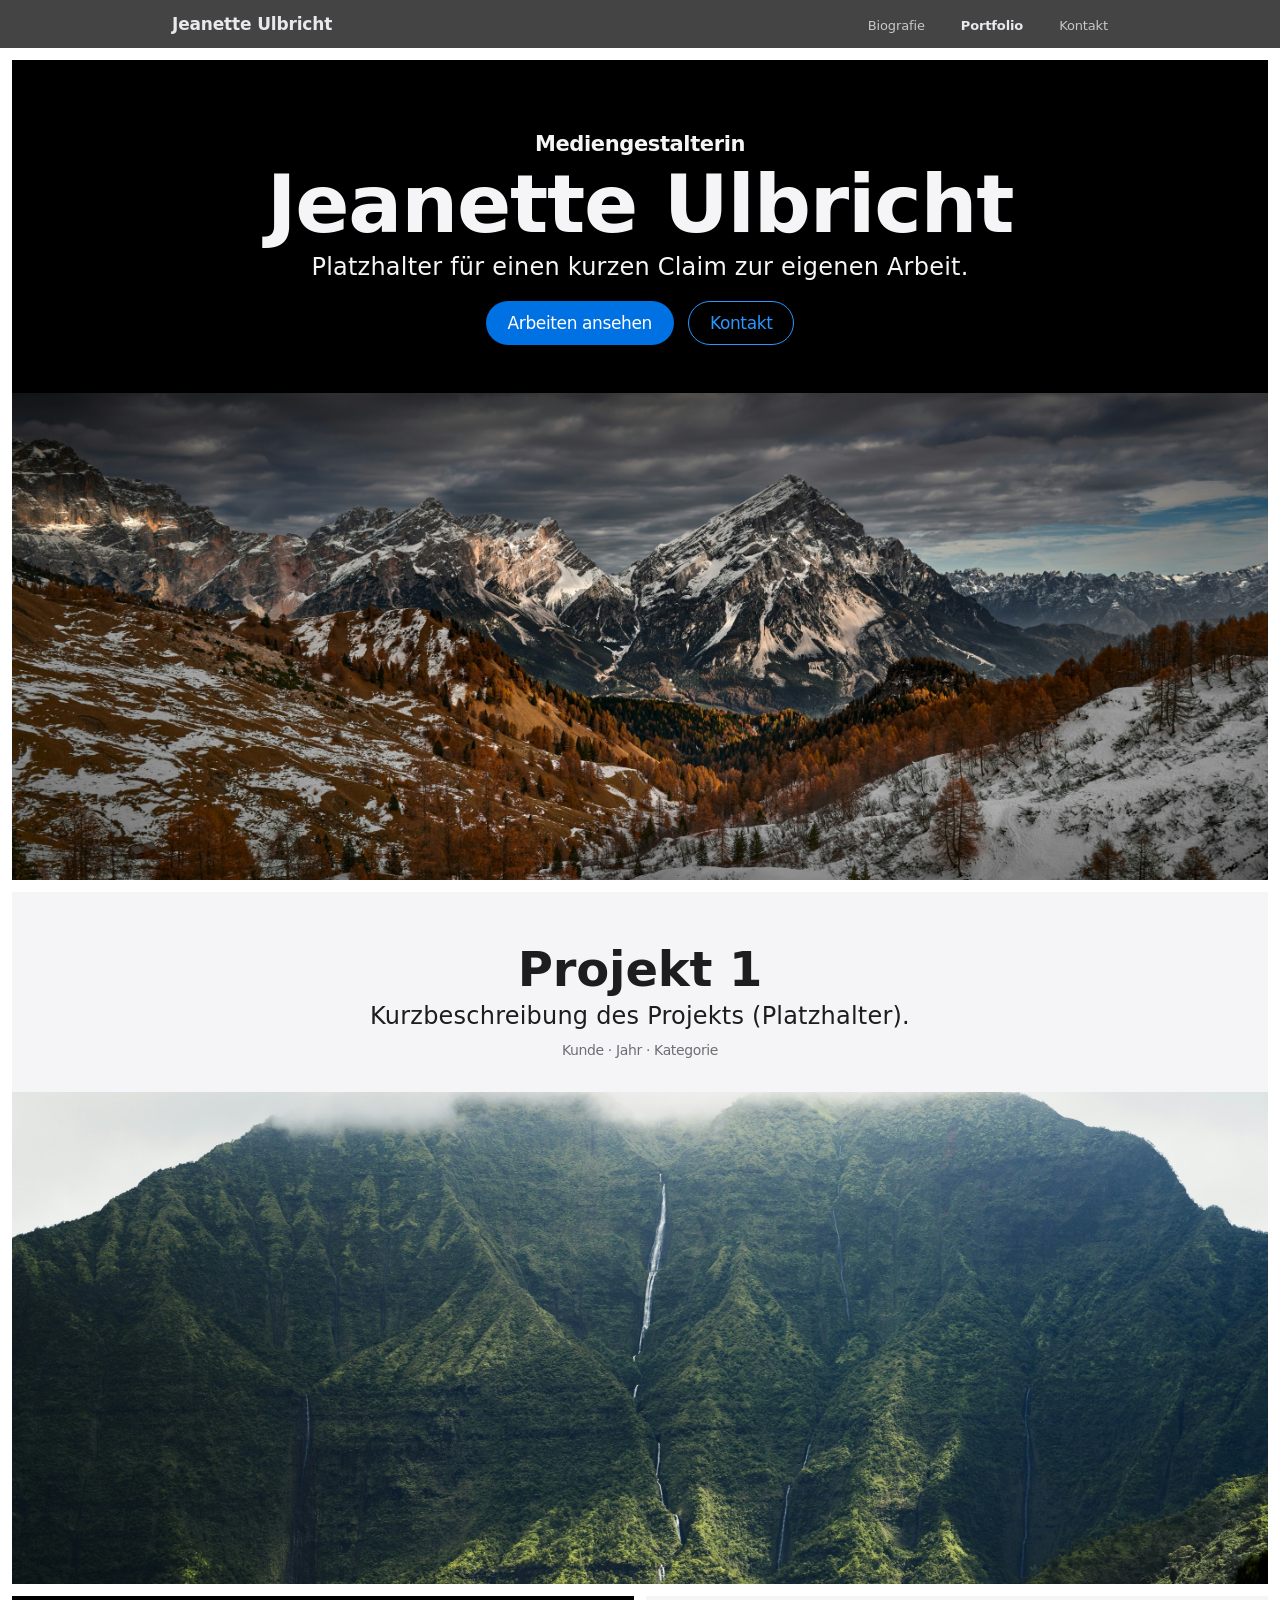
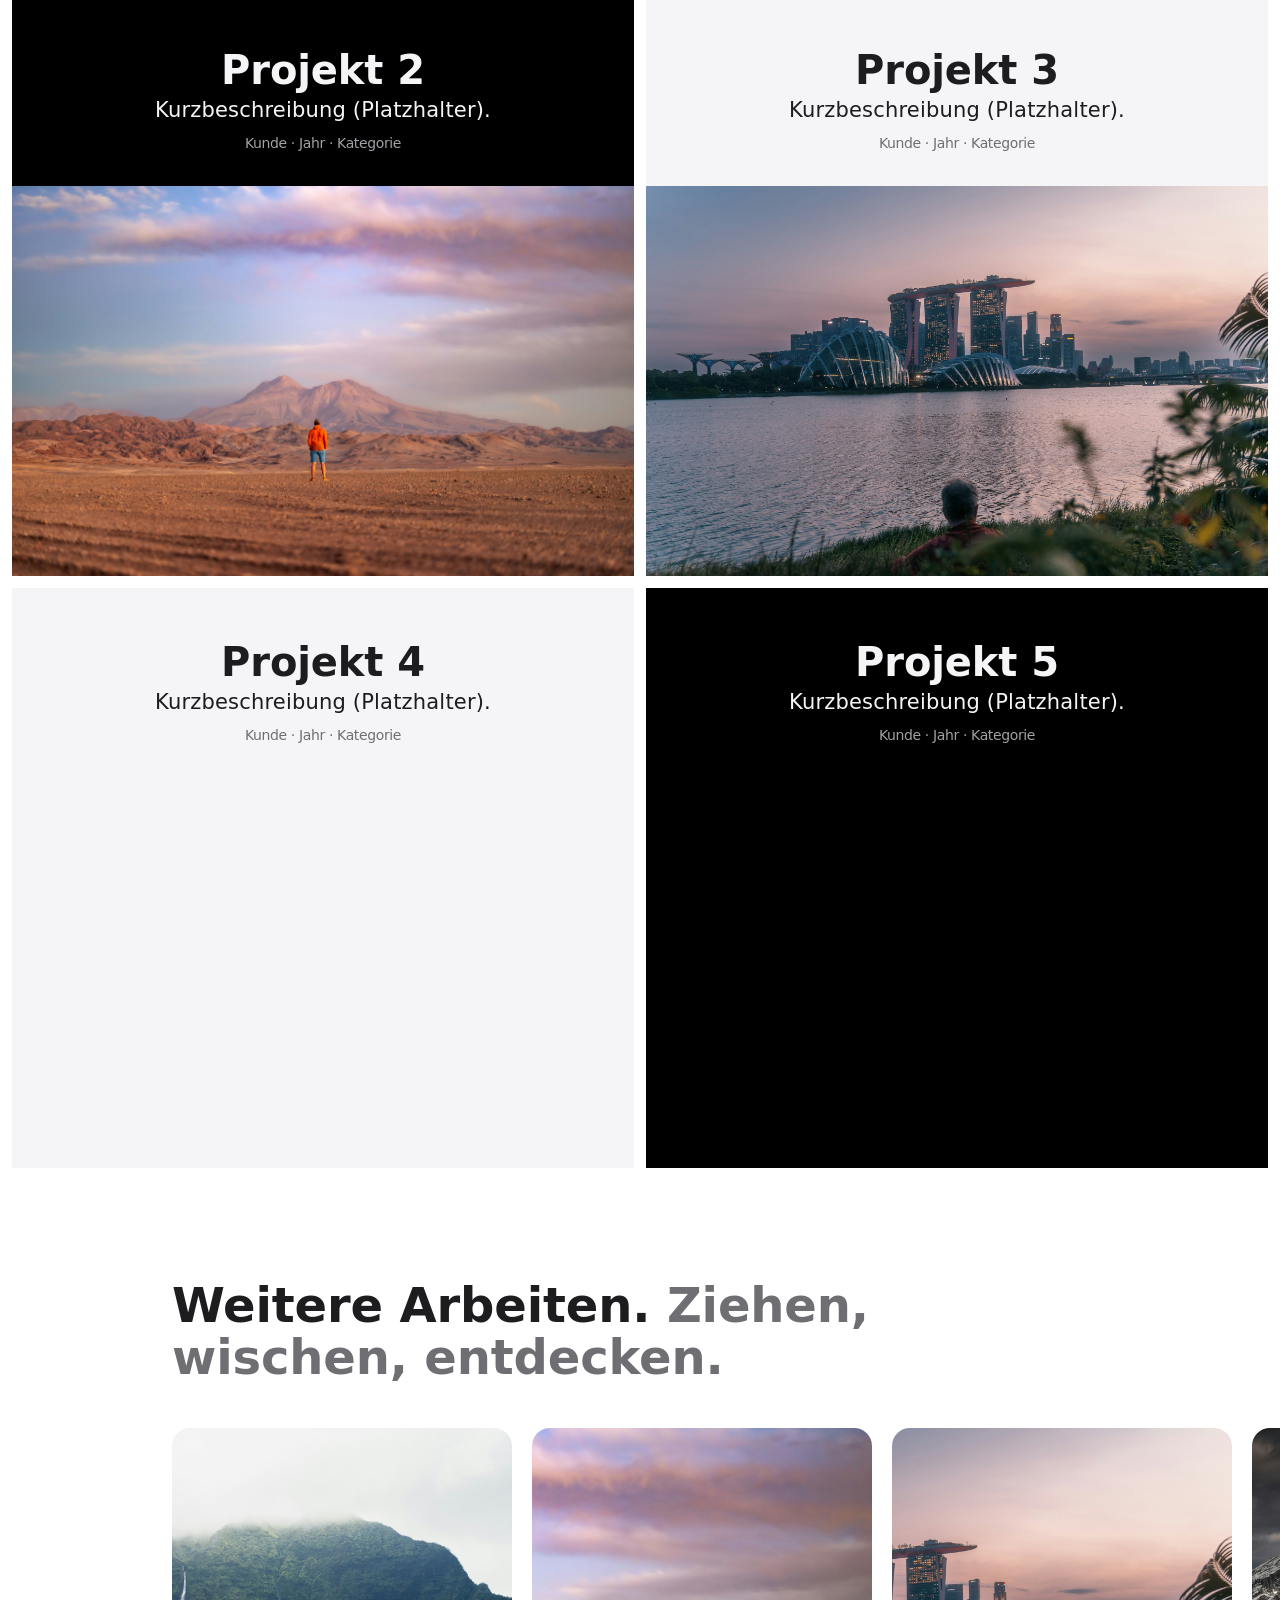
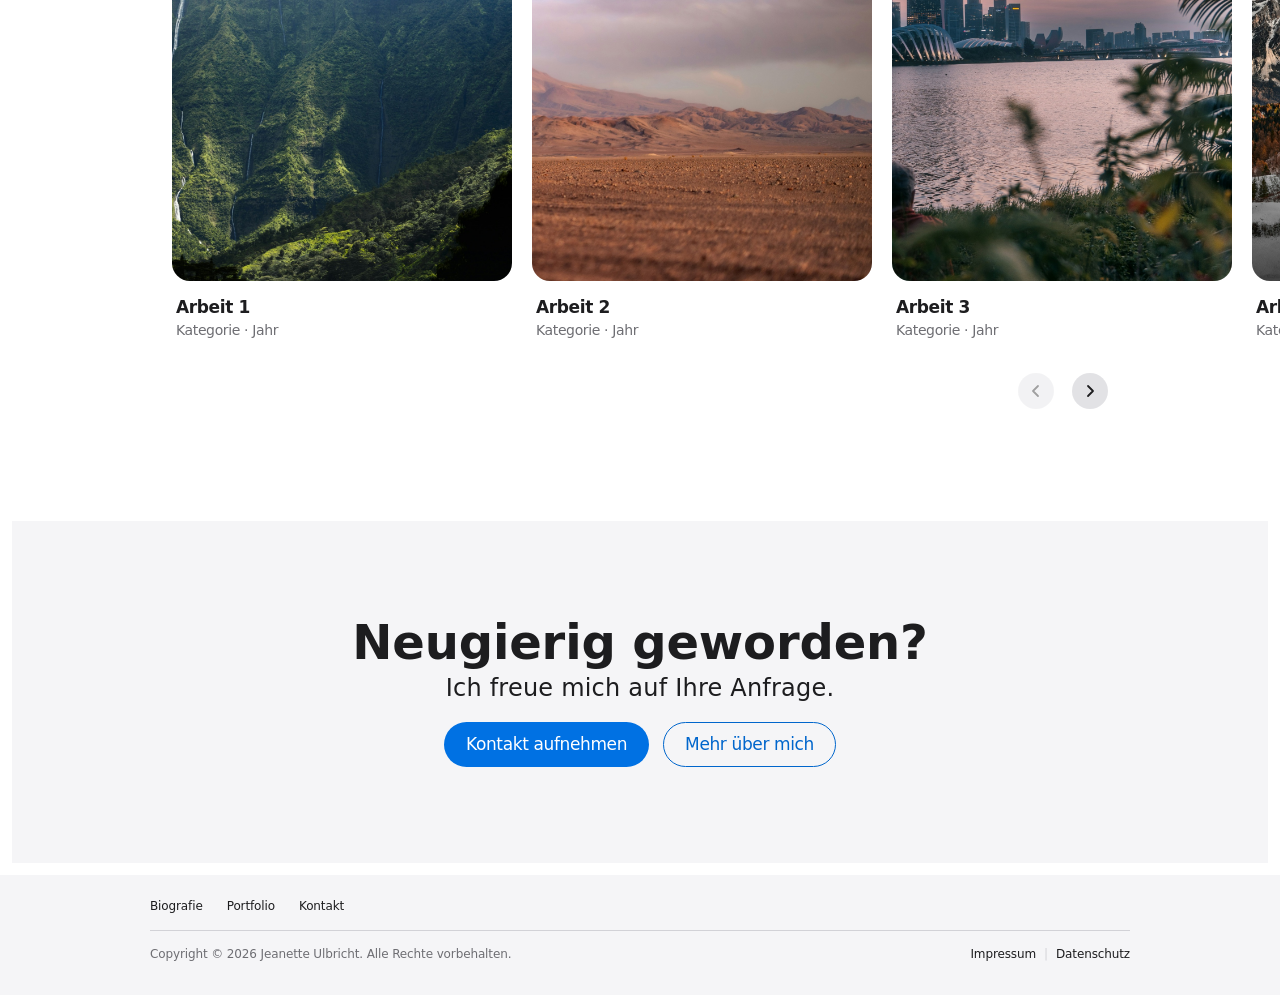
==== src/frontend/index.html @ bf957e78 "Restructure into src/frontend, src/backend and doc; add README - Move pages, css/ and js/ to src/fro" ====
<!DOCTYPE html>
<html lang="de">
<head>
    <meta charset="utf-8">
    <meta name="viewport" content="width=device-width, initial-scale=1">
    <title>Jeanette Ulbricht – Mediengestalterin | Portfolio</title>
    <meta name="description" content="Portfolio von Jeanette Ulbricht, Mediengestalterin: ausgewählte Arbeiten und Projekte.">
    <meta name="author" content="Philipp Schöneberg">
    <link rel="icon" href="assets/favicon.ico">
    <link rel="stylesheet" href="css/base.css">
    <link rel="stylesheet" href="css/home.css">
    <script>document.documentElement.classList.add("js");</script>
    <script src="js/main.js" defer></script>
    <script src="js/gallery.js" defer></script>
</head>
<body>
    <a class="skip-link" href="#main">Zum Inhalt springen</a>

    <header class="global-nav" data-nav>
        <nav class="global-nav__inner" aria-label="Hauptnavigation">
            <a class="global-nav__brand" href="index.html">Jeanette Ulbricht</a>
            <button class="global-nav__toggle" type="button" aria-expanded="false" aria-controls="nav-menu" aria-label="Menü öffnen" data-nav-toggle>
                <span class="global-nav__toggle-bar"></span>
                <span class="global-nav__toggle-bar"></span>
            </button>
            <ul class="global-nav__menu" id="nav-menu">
                <li><a href="biography.html">Biografie</a></li>
                <li><a href="index.html" aria-current="page">Portfolio</a></li>
                <li><a href="contact.html">Kontakt</a></li>
            </ul>
        </nav>
    </header>

    <main id="main">
        <div class="tiles">
            <!-- Hero -->
            <section class="tile tile--full tile--hero theme-dark" aria-labelledby="hero-title">
                <div class="tile__text">
                    <p class="tile__eyebrow">Mediengestalterin</p>
                    <h1 class="headline-hero" id="hero-title">Jeanette Ulbricht</h1>
                    <p class="tile__subhead">Platzhalter für einen kurzen Claim zur eigenen Arbeit.</p>
                    <div class="button-row">
                        <a class="button" href="#arbeiten">Arbeiten ansehen</a>
                        <a class="button button--secondary" href="contact.html">Kontakt</a>
                    </div>
                </div>
                <div class="tile__media">
                    <img src="assets/images/exampleSet1/image3.jpg" alt="Platzhalterbild für die Startseite" width="2845" height="1600" fetchpriority="high">
                </div>
            </section>

            <!-- Featured projects. All titles and texts are placeholders. -->
            <article class="tile tile--full reveal" id="arbeiten">
                <div class="tile__text">
                    <h2 class="tile__headline">Projekt 1</h2>
                    <p class="tile__subhead">Kurzbeschreibung des Projekts (Platzhalter).</p>
                    <p class="tile__meta">Kunde · Jahr · Kategorie</p>
                </div>
                <div class="tile__media">
                    <img src="assets/images/exampleSet1/image0.jpg" alt="Platzhalterbild für Projekt 1" width="2399" height="1600" loading="lazy" decoding="async">
                </div>
            </article>

            <article class="tile theme-dark reveal">
                <div class="tile__text">
                    <h2 class="tile__headline">Projekt 2</h2>
                    <p class="tile__subhead">Kurzbeschreibung (Platzhalter).</p>
                    <p class="tile__meta">Kunde · Jahr · Kategorie</p>
                </div>
                <div class="tile__media">
                    <img src="assets/images/exampleSet1/image1.jpg" alt="Platzhalterbild für Projekt 2" width="2844" height="1600" loading="lazy" decoding="async">
                </div>
            </article>

            <article class="tile reveal">
                <div class="tile__text">
                    <h2 class="tile__headline">Projekt 3</h2>
                    <p class="tile__subhead">Kurzbeschreibung (Platzhalter).</p>
                    <p class="tile__meta">Kunde · Jahr · Kategorie</p>
                </div>
                <div class="tile__media">
                    <img src="assets/images/exampleSet1/image2.jpg" alt="Platzhalterbild für Projekt 3" width="2399" height="1600" loading="lazy" decoding="async">
                </div>
            </article>

            <article class="tile reveal">
                <div class="tile__text">
                    <h2 class="tile__headline">Projekt 4</h2>
                    <p class="tile__subhead">Kurzbeschreibung (Platzhalter).</p>
                    <p class="tile__meta">Kunde · Jahr · Kategorie</p>
                </div>
                <div class="tile__media">
                    <img src="assets/images/exampleSet1/image4.jpg" alt="Platzhalterbild für Projekt 4" width="2400" height="1600" loading="lazy" decoding="async">
                </div>
            </article>

            <article class="tile theme-dark reveal">
                <div class="tile__text">
                    <h2 class="tile__headline">Projekt 5</h2>
                    <p class="tile__subhead">Kurzbeschreibung (Platzhalter).</p>
                    <p class="tile__meta">Kunde · Jahr · Kategorie</p>
                </div>
                <div class="tile__media">
                    <img src="assets/images/exampleSet1/image5.jpg" alt="Platzhalterbild für Projekt 5" width="2400" height="1600" loading="lazy" decoding="async">
                </div>
            </article>
        </div>

        <!-- Gallery: draggable image track -->
        <section class="gallery" aria-labelledby="gallery-title" data-gallery>
            <div class="gallery__header reveal">
                <h2 class="section-headline" id="gallery-title">
                    Weitere Arbeiten.
                    <span class="section-headline__muted">Ziehen, wischen, entdecken.</span>
                </h2>
            </div>

            <div class="gallery__viewport" tabindex="0" role="region" aria-roledescription="Karussell" aria-label="Weitere Arbeiten, mit den Pfeiltasten blättern" data-gallery-viewport>
                <ul class="gallery__track" data-gallery-track>
                    <li class="gallery__item">
                        <figure>
                            <img src="assets/images/exampleSet1/image0.jpg" alt="Platzhalterbild für Arbeit 1" width="2399" height="1600" loading="lazy" decoding="async">
                            <figcaption><span class="gallery__title">Arbeit 1</span><span class="gallery__meta">Kategorie · Jahr</span></figcaption>
                        </figure>
                    </li>
                    <li class="gallery__item">
                        <figure>
                            <img src="assets/images/exampleSet1/image1.jpg" alt="Platzhalterbild für Arbeit 2" width="2844" height="1600" loading="lazy" decoding="async">
                            <figcaption><span class="gallery__title">Arbeit 2</span><span class="gallery__meta">Kategorie · Jahr</span></figcaption>
                        </figure>
                    </li>
                    <li class="gallery__item">
                        <figure>
                            <img src="assets/images/exampleSet1/image2.jpg" alt="Platzhalterbild für Arbeit 3" width="2399" height="1600" loading="lazy" decoding="async">
                            <figcaption><span class="gallery__title">Arbeit 3</span><span class="gallery__meta">Kategorie · Jahr</span></figcaption>
                        </figure>
                    </li>
                    <li class="gallery__item">
                        <figure>
                            <img src="assets/images/exampleSet1/image3.jpg" alt="Platzhalterbild für Arbeit 4" width="2845" height="1600" loading="lazy" decoding="async">
                            <figcaption><span class="gallery__title">Arbeit 4</span><span class="gallery__meta">Kategorie · Jahr</span></figcaption>
                        </figure>
                    </li>
                    <li class="gallery__item">
                        <figure>
                            <img src="assets/images/exampleSet1/image4.jpg" alt="Platzhalterbild für Arbeit 5" width="2400" height="1600" loading="lazy" decoding="async">
                            <figcaption><span class="gallery__title">Arbeit 5</span><span class="gallery__meta">Kategorie · Jahr</span></figcaption>
                        </figure>
                    </li>
                    <li class="gallery__item">
                        <figure>
                            <img src="assets/images/exampleSet1/image5.jpg" alt="Platzhalterbild für Arbeit 6" width="2400" height="1600" loading="lazy" decoding="async">
                            <figcaption><span class="gallery__title">Arbeit 6</span><span class="gallery__meta">Kategorie · Jahr</span></figcaption>
                        </figure>
                    </li>
                    <li class="gallery__item">
                        <figure>
                            <img src="assets/images/exampleSet1/image6.jpg" alt="Platzhalterbild für Arbeit 7" width="2400" height="1600" loading="lazy" decoding="async">
                            <figcaption><span class="gallery__title">Arbeit 7</span><span class="gallery__meta">Kategorie · Jahr</span></figcaption>
                        </figure>
                    </li>
                    <li class="gallery__item">
                        <figure>
                            <img src="assets/images/exampleSet1/image7.jpg" alt="Platzhalterbild für Arbeit 8" width="2400" height="1600" loading="lazy" decoding="async">
                            <figcaption><span class="gallery__title">Arbeit 8</span><span class="gallery__meta">Kategorie · Jahr</span></figcaption>
                        </figure>
                    </li>
                </ul>
            </div>

            <div class="gallery__controls">
                <button class="gallery__button" type="button" aria-label="Vorherige Arbeiten" data-gallery-prev>
                    <svg viewBox="0 0 16 16" aria-hidden="true"><path d="M10 3 5 8l5 5" fill="none" stroke="currentColor" stroke-width="1.8" stroke-linecap="round" stroke-linejoin="round"/></svg>
                </button>
                <button class="gallery__button" type="button" aria-label="Nächste Arbeiten" data-gallery-next>
                    <svg viewBox="0 0 16 16" aria-hidden="true"><path d="m6 3 5 5-5 5" fill="none" stroke="currentColor" stroke-width="1.8" stroke-linecap="round" stroke-linejoin="round"/></svg>
                </button>
            </div>
        </section>

        <!-- Call to action -->
        <div class="tiles tiles--single">
            <section class="tile tile--full tile--cta reveal" aria-labelledby="cta-title">
                <div class="tile__text">
                    <h2 class="tile__headline" id="cta-title">Neugierig geworden?</h2>
                    <p class="tile__subhead">Ich freue mich auf Ihre Anfrage.</p>
                    <div class="button-row">
                        <a class="button" href="contact.html">Kontakt aufnehmen</a>
                        <a class="button button--secondary" href="biography.html">Mehr über mich</a>
                    </div>
                </div>
            </section>
        </div>
    </main>

    <footer class="global-footer">
        <div class="global-footer__inner">
            <nav class="global-footer__nav" aria-label="Fußzeile">
                <ul>
                    <li><a href="biography.html">Biografie</a></li>
                    <li><a href="index.html">Portfolio</a></li>
                    <li><a href="contact.html">Kontakt</a></li>
                </ul>
            </nav>
            <div class="global-footer__legal">
                <p>Copyright © 2026 Jeanette Ulbricht. Alle Rechte vorbehalten.</p>
                <ul class="global-footer__legal-links">
                    <li><a href="impressum.html">Impressum</a></li>
                    <li><a href="datenschutz.html">Datenschutz</a></li>
                </ul>
            </div>
        </div>
    </footer>
</body>
</html>
---- src/frontend/css/base.css ----
/* ==========================================================================
   Base styles shared by every page: tokens, reset, typography, buttons,
   global navigation, footer and shared components (page hero, sections,
   cards, scroll reveal).
   ========================================================================== */

:root {
    /* Colours */
    --color-bg: #ffffff;
    --color-bg-alt: #f5f5f7;
    --color-bg-dark: #000000;
    --color-text: #1d1d1f;
    --color-text-secondary: #6e6e73;
    --color-text-on-dark: #f5f5f7;
    --color-text-secondary-on-dark: #a1a1a6;
    --color-accent: #0071e3;
    --color-accent-hover: #0077ed;
    --color-link: #0066cc;
    --color-link-on-dark: #2997ff;
    --color-border: #d2d2d7;
    --color-nav-bg: rgba(22, 22, 23, 0.8);
    --color-nav-text: #e8e8ed;
    --color-control-bg: rgba(210, 210, 215, 0.64);
    --color-control-bg-hover: rgba(223, 223, 227, 0.7);

    /* Typography: system fonts only, nothing is loaded from third parties */
    --font-sans: system-ui, -apple-system, BlinkMacSystemFont, "Helvetica Neue", Helvetica, Arial, sans-serif;

    /* Layout */
    --nav-height: 48px;
    --content-width: 980px;
    --gutter: 22px;
    --tile-gap: 12px;
    --radius-card: 18px;
    --radius-pill: 980px;
    --section-space: 100px;

    /* Motion */
    --ease: cubic-bezier(0.28, 0.11, 0.32, 1);
}

@media (max-width: 734px) {
    :root {
        --gutter: 16px;
        --section-space: 64px;
    }
}

/* Reset
   ========================================================================== */

*,
*::before,
*::after {
    box-sizing: border-box;
}

html {
    scroll-behavior: smooth;
    -webkit-text-size-adjust: 100%;
}

body {
    display: flex;
    flex-direction: column;
    min-height: 100vh;
    margin: 0;
    font-family: var(--font-sans);
    font-size: 17px;
    line-height: 1.47;
    letter-spacing: -0.022em;
    color: var(--color-text);
    background-color: var(--color-bg);
    -webkit-font-smoothing: antialiased;
}

main {
    flex: 1 0 auto;
}

body.nav-open {
    overflow: hidden;
}

h1, h2, h3, p, ul, ol, figure {
    margin: 0;
}

h1, h2, h3,
.intro,
.tile__subhead {
    text-wrap: balance;
}

ul, ol {
    padding: 0;
    list-style: none;
}

img {
    display: block;
    max-width: 100%;
    height: auto;
}

a {
    color: var(--color-link);
    text-decoration: none;
}

a:hover {
    text-decoration: underline;
}

button {
    font: inherit;
}

:focus-visible {
    outline: 2px solid var(--color-accent);
    outline-offset: 3px;
}

[id] {
    scroll-margin-top: calc(var(--nav-height) + 12px);
}

.skip-link {
    position: absolute;
    top: 8px;
    left: 8px;
    z-index: 200;
    padding: 8px 16px;
    border-radius: var(--radius-pill);
    background: var(--color-accent);
    color: #fff;
    transform: translateY(-200%);
}

.skip-link:focus {
    transform: none;
}

/* Typography
   ========================================================================== */

.eyebrow {
    font-size: 21px;
    font-weight: 600;
    line-height: 1.19;
    letter-spacing: 0.011em;
    color: var(--color-text-secondary);
}

.headline-hero {
    font-size: 80px;
    font-weight: 600;
    line-height: 1.05;
    letter-spacing: -0.015em;
}

.section-headline {
    font-size: 48px;
    font-weight: 600;
    line-height: 1.08;
    letter-spacing: -0.003em;
}

.section-headline__muted {
    color: var(--color-text-secondary);
}

.intro {
    font-size: 24px;
    line-height: 1.17;
    letter-spacing: 0.009em;
}

@media (max-width: 1068px) {
    .headline-hero {
        font-size: 64px;
    }

    .section-headline {
        font-size: 40px;
    }
}

@media (max-width: 734px) {
    .eyebrow {
        font-size: 17px;
    }

    .headline-hero {
        font-size: 44px;
    }

    .section-headline {
        font-size: 32px;
        line-height: 1.125;
    }

    .intro {
        font-size: 19px;
        line-height: 1.21;
    }
}

/* Buttons
   ========================================================================== */

.button-row {
    display: flex;
    flex-wrap: wrap;
    justify-content: center;
    gap: 14px;
}

.button {
    display: inline-block;
    min-width: 28px;
    padding: 11px 21px;
    border: 1px solid transparent;
    border-radius: var(--radius-pill);
    background-color: var(--color-accent);
    color: #fff;
    font-size: 17px;
    line-height: 1.18;
    text-align: center;
    white-space: nowrap;
    transition: background-color 0.2s var(--ease), color 0.2s var(--ease);
}

.button:hover {
    background-color: var(--color-accent-hover);
    text-decoration: none;
}

.button--secondary {
    background-color: transparent;
    border-color: var(--color-link);
    color: var(--color-link);
}

.button--secondary:hover {
    background-color: var(--color-link);
    color: #fff;
}

.theme-dark .button--secondary {
    border-color: var(--color-link-on-dark);
    color: var(--color-link-on-dark);
}

.theme-dark .button--secondary:hover {
    background-color: var(--color-link-on-dark);
    color: #000;
}

/* Global navigation
   ========================================================================== */

.global-nav {
    position: sticky;
    top: 0;
    z-index: 100;
    height: var(--nav-height);
    background-color: var(--color-nav-bg);
    -webkit-backdrop-filter: saturate(180%) blur(20px);
    backdrop-filter: saturate(180%) blur(20px);
}

.global-nav__inner {
    display: flex;
    align-items: center;
    justify-content: space-between;
    max-width: var(--content-width);
    height: 100%;
    margin: 0 auto;
    padding: 0 var(--gutter);
}

.global-nav__brand {
    color: var(--color-nav-text);
    font-size: 17px;
    font-weight: 600;
    letter-spacing: -0.01em;
}

.global-nav__brand:hover {
    color: #fff;
    text-decoration: none;
}

.global-nav__menu {
    display: flex;
    gap: 36px;
}

.global-nav__menu a {
    color: var(--color-nav-text);
    font-size: 13px;
    letter-spacing: -0.01em;
    opacity: 0.8;
    transition: opacity 0.2s var(--ease);
}

.global-nav__menu a:hover,
.global-nav__menu a[aria-current="page"] {
    opacity: 1;
    text-decoration: none;
}

.global-nav__menu a[aria-current="page"] {
    font-weight: 600;
}

.global-nav__toggle {
    display: none;
}

@media (max-width: 833px) {
    .global-nav__menu {
        gap: 20px;
    }

    /* Collapsible menu, only when JS is available to open it */
    .js .global-nav__toggle {
        position: relative;
        display: block;
        width: 48px;
        height: var(--nav-height);
        margin-right: -14px;
        padding: 0;
        border: 0;
        background: none;
        cursor: pointer;
    }

    .global-nav__toggle-bar {
        position: absolute;
        left: 16px;
        width: 16px;
        height: 1.5px;
        border-radius: 1px;
        background-color: var(--color-nav-text);
        transition: transform 0.3s var(--ease), top 0.3s var(--ease);
    }

    .global-nav__toggle-bar:nth-child(1) {
        top: 20px;
    }

    .global-nav__toggle-bar:nth-child(2) {
        top: 27px;
    }

    .global-nav.is-open .global-nav__toggle-bar:nth-child(1) {
        top: 23.5px;
        transform: rotate(45deg);
    }

    .global-nav.is-open .global-nav__toggle-bar:nth-child(2) {
        top: 23.5px;
        transform: rotate(-45deg);
    }

    /* Absolute (not fixed): backdrop-filter on .global-nav makes it the
       containing block for fixed descendants anyway. */
    .js .global-nav__menu {
        position: absolute;
        top: 100%;
        right: 0;
        left: 0;
        height: calc(100vh - var(--nav-height));
        height: calc(100dvh - var(--nav-height));
        overflow-y: auto;
        flex-direction: column;
        gap: 0;
        padding: 12px 40px;
        background-color: #161617;
        visibility: hidden;
        opacity: 0;
        transform: translateY(-12px);
        transition: opacity 0.3s var(--ease), transform 0.3s var(--ease), visibility 0s linear 0.3s;
    }

    .js .global-nav.is-open .global-nav__menu {
        visibility: visible;
        opacity: 1;
        transform: none;
        transition: opacity 0.3s var(--ease), transform 0.3s var(--ease), visibility 0s;
    }

    .js .global-nav__menu a {
        display: block;
        padding: 10px 0;
        font-size: 28px;
        font-weight: 600;
        line-height: 1.14;
        letter-spacing: 0.007em;
        opacity: 1;
    }
}

/* Global footer
   ========================================================================== */

.global-footer {
    padding: 24px var(--gutter) 32px;
    background-color: var(--color-bg-alt);
    color: var(--color-text-secondary);
    font-size: 12px;
    line-height: 1.33;
    letter-spacing: -0.01em;
}

.global-footer__inner {
    max-width: var(--content-width);
    margin: 0 auto;
}

.global-footer a {
    color: var(--color-text);
}

.global-footer__nav ul {
    display: flex;
    flex-wrap: wrap;
    gap: 8px 24px;
    padding-bottom: 16px;
    border-bottom: 1px solid var(--color-border);
}

.global-footer__legal {
    display: flex;
    flex-wrap: wrap;
    justify-content: space-between;
    gap: 8px 24px;
    padding-top: 16px;
}

.global-footer__legal-links {
    display: flex;
}

.global-footer__legal-links li + li::before {
    content: "|";
    margin: 0 8px;
    color: var(--color-border);
}

@media (max-width: 734px) {
    .global-footer__legal {
        flex-direction: column;
    }
}

/* Shared components
   ========================================================================== */

/* Page hero: large centred headline at the top of a page */
.page-hero {
    max-width: var(--content-width);
    margin: 0 auto;
    padding: 96px var(--gutter) 64px;
    text-align: center;
}

.page-hero .eyebrow {
    margin-bottom: 8px;
}

.page-hero .intro {
    max-width: 680px;
    margin: 20px auto 0;
    color: var(--color-text-secondary);
}

@media (max-width: 734px) {
    .page-hero {
        padding: 56px var(--gutter) 40px;
    }
}

/* Sections */
.section {
    padding: var(--section-space) var(--gutter);
}

.section--alt {
    background-color: var(--color-bg-alt);
}

.section__inner {
    max-width: var(--content-width);
    margin: 0 auto;
}

.section__inner > .section-headline {
    margin-bottom: 40px;
}

/* Cards */
.card-grid {
    display: grid;
    grid-template-columns: repeat(auto-fit, minmax(260px, 1fr));
    gap: 20px;
}

.card {
    padding: 32px;
    border-radius: var(--radius-card);
    background-color: var(--color-bg);
}

.section:not(.section--alt) .card {
    background-color: var(--color-bg-alt);
}

.card__title {
    margin-bottom: 8px;
    font-size: 24px;
    font-weight: 600;
    line-height: 1.17;
}

.card__text {
    color: var(--color-text-secondary);
}

/* Placeholder marker: makes unfinished content easy to spot */
.placeholder-note {
    color: var(--color-text-secondary);
    font-size: 14px;
    font-style: italic;
}

/* Scroll reveal (enabled by js/main.js) */
.js .reveal {
    opacity: 0;
    transform: translateY(32px);
    transition: opacity 1s var(--ease), transform 1s var(--ease);
}

.js .reveal.is-visible {
    opacity: 1;
    transform: none;
}

@media (prefers-reduced-motion: reduce) {
    html {
        scroll-behavior: auto;
    }

    .js .reveal {
        opacity: 1;
        transform: none;
        transition: none;
    }

    *,
    *::before,
    *::after {
        transition-duration: 0.01ms !important;
    }
}
---- src/frontend/css/home.css ----
/* Portfolio (home) page: project tiles, gallery carousel and call to action. */

/* Tiles
   ========================================================================== */

.tiles {
    display: grid;
    grid-template-columns: repeat(2, minmax(0, 1fr));
    gap: var(--tile-gap);
    padding: var(--tile-gap);
}

.tile {
    position: relative;
    display: flex;
    flex-direction: column;
    align-items: center;
    min-height: 580px;
    overflow: hidden;
    padding-top: 52px;
    background-color: var(--color-bg-alt);
    color: var(--color-text);
    text-align: center;
}

.tile--full {
    grid-column: 1 / -1;
    min-height: 692px;
}

.tile--hero {
    min-height: min(820px, calc(100vh - var(--nav-height) - var(--tile-gap) * 2));
    padding-top: 72px;
}

.tile.theme-dark {
    background-color: var(--color-bg-dark);
    color: var(--color-text-on-dark);
}

.tile__text {
    position: relative;
    z-index: 1;
    padding: 0 var(--gutter);
}

.tile__eyebrow {
    margin-bottom: 6px;
    font-size: 21px;
    font-weight: 600;
    line-height: 1.19;
}

.tile__headline {
    font-size: 48px;
    font-weight: 600;
    line-height: 1.08;
    letter-spacing: -0.003em;
}

.tiles:not(.tiles--single) .tile:not(.tile--full) .tile__headline {
    font-size: 40px;
    line-height: 1.1;
}

.tile__subhead {
    margin-top: 6px;
    font-size: 24px;
    line-height: 1.17;
    letter-spacing: 0.009em;
}

.tile:not(.tile--full) .tile__subhead {
    font-size: 21px;
    line-height: 1.19;
}

.tile__meta {
    margin-top: 10px;
    color: var(--color-text-secondary);
    font-size: 14px;
}

.tile.theme-dark .tile__meta {
    color: var(--color-text-secondary-on-dark);
}

.tile .button-row {
    margin-top: 20px;
}

.tile__media {
    position: relative;
    flex: 1 1 auto;
    width: 100%;
    min-height: 300px;
    margin-top: 32px;
}

.tile__media img {
    position: absolute;
    inset: 0;
    width: 100%;
    height: 100%;
    object-fit: cover;
}

.tile--hero .tile__media {
    margin-top: 48px;
}

/* Call-to-action tile without an image */
.tile--cta {
    justify-content: center;
    min-height: 0;
    padding: 96px 0;
}

@media (max-width: 1068px) {
    .tile--full {
        min-height: 620px;
    }

    .tiles:not(.tiles--single) .tile:not(.tile--full) .tile__headline {
        font-size: 32px;
        line-height: 1.125;
    }
}

@media (max-width: 734px) {
    .tiles {
        grid-template-columns: minmax(0, 1fr);
    }

    .tile,
    .tile--full {
        min-height: 500px;
        padding-top: 40px;
    }

    .tile--hero {
        min-height: 580px;
        padding-top: 48px;
    }

    .tile--cta {
        min-height: 0;
        padding: 64px 0;
    }

    .tile__eyebrow {
        font-size: 17px;
    }

    .tile__headline,
    .tiles:not(.tiles--single) .tile:not(.tile--full) .tile__headline {
        font-size: 32px;
        line-height: 1.125;
    }

    .tile__subhead,
    .tile:not(.tile--full) .tile__subhead {
        font-size: 19px;
        line-height: 1.21;
    }

    .tile__media {
        min-height: 260px;
    }
}

/* Gallery carousel (behaviour in js/gallery.js)
   ========================================================================== */

.gallery {
    padding: var(--section-space) 0;
    overflow: hidden;
}

.gallery__header {
    max-width: var(--content-width);
    margin: 0 auto 40px;
    padding: 0 var(--gutter);
}

.gallery__viewport {
    overflow: hidden;
    cursor: grab;
    touch-action: pan-y;
    overscroll-behavior-x: contain;
    user-select: none;
    -webkit-user-select: none;
}

.gallery__viewport.is-dragging {
    cursor: grabbing;
}

.gallery__viewport:focus-visible {
    outline-offset: -2px;
}

.gallery__track {
    display: flex;
    gap: 20px;
    width: max-content;
    /* Align the first card with the content column; percentages refer to the viewport width */
    padding: 4px max(var(--gutter), calc((100% - var(--content-width)) / 2 + var(--gutter)));
    will-change: transform;
}

.gallery__item {
    flex: none;
    width: clamp(240px, 28vw, 340px);
}

.gallery__item img {
    width: 100%;
    aspect-ratio: 3 / 4;
    border-radius: var(--radius-card);
    object-fit: cover;
    object-position: 100% center;
    pointer-events: none;
}

.gallery__item figcaption {
    margin-top: 14px;
    padding: 0 4px;
}

.gallery__title {
    display: block;
    font-weight: 600;
}

.gallery__meta {
    display: block;
    color: var(--color-text-secondary);
    font-size: 14px;
}

.gallery__controls {
    display: flex;
    justify-content: flex-end;
    gap: 18px;
    max-width: var(--content-width);
    margin: 28px auto 0;
    padding: 0 var(--gutter);
}

.gallery__button {
    display: grid;
    place-items: center;
    width: 36px;
    height: 36px;
    padding: 0;
    border: 0;
    border-radius: 50%;
    background-color: var(--color-control-bg);
    color: var(--color-text);
    cursor: pointer;
    transition: background-color 0.2s var(--ease), opacity 0.2s var(--ease);
}

.gallery__button:hover:not(:disabled) {
    background-color: var(--color-control-bg-hover);
}

.gallery__button:disabled {
    cursor: default;
    opacity: 0.42;
}

.gallery__button svg {
    width: 16px;
    height: 16px;
}
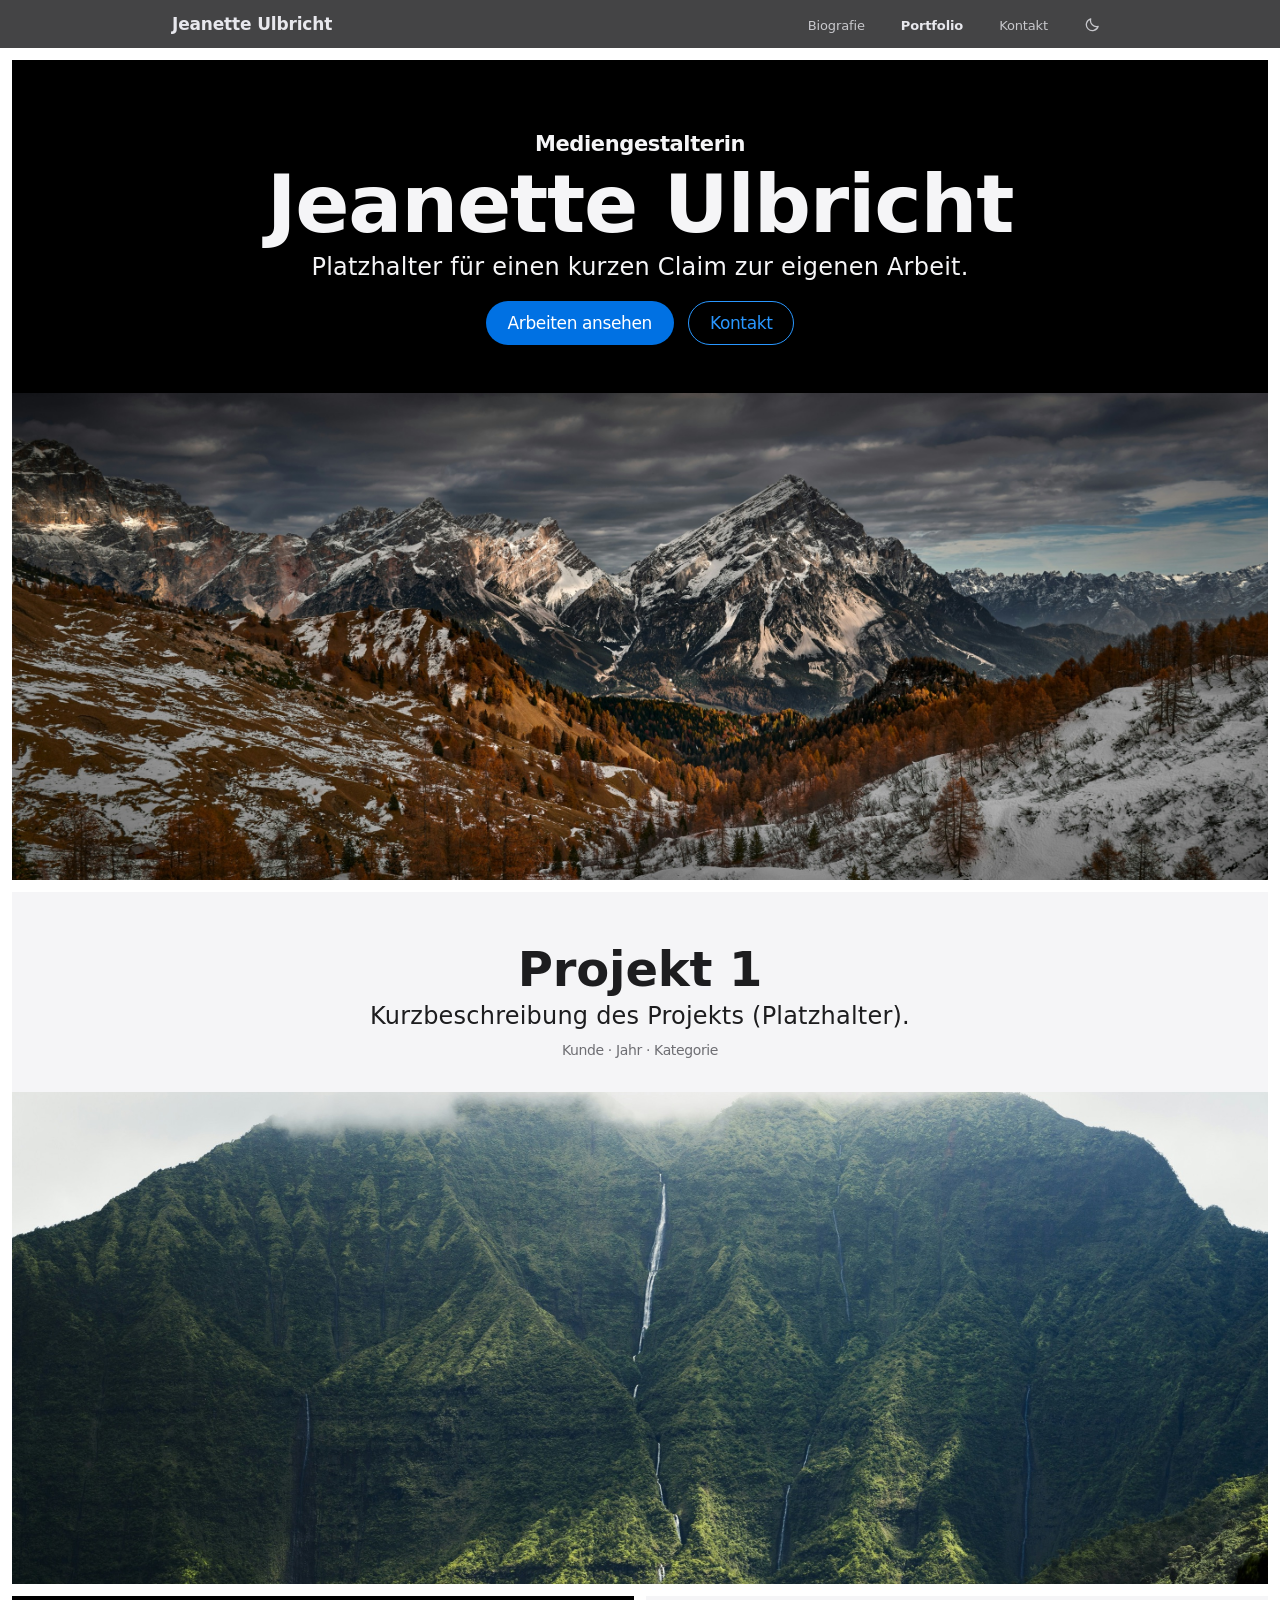
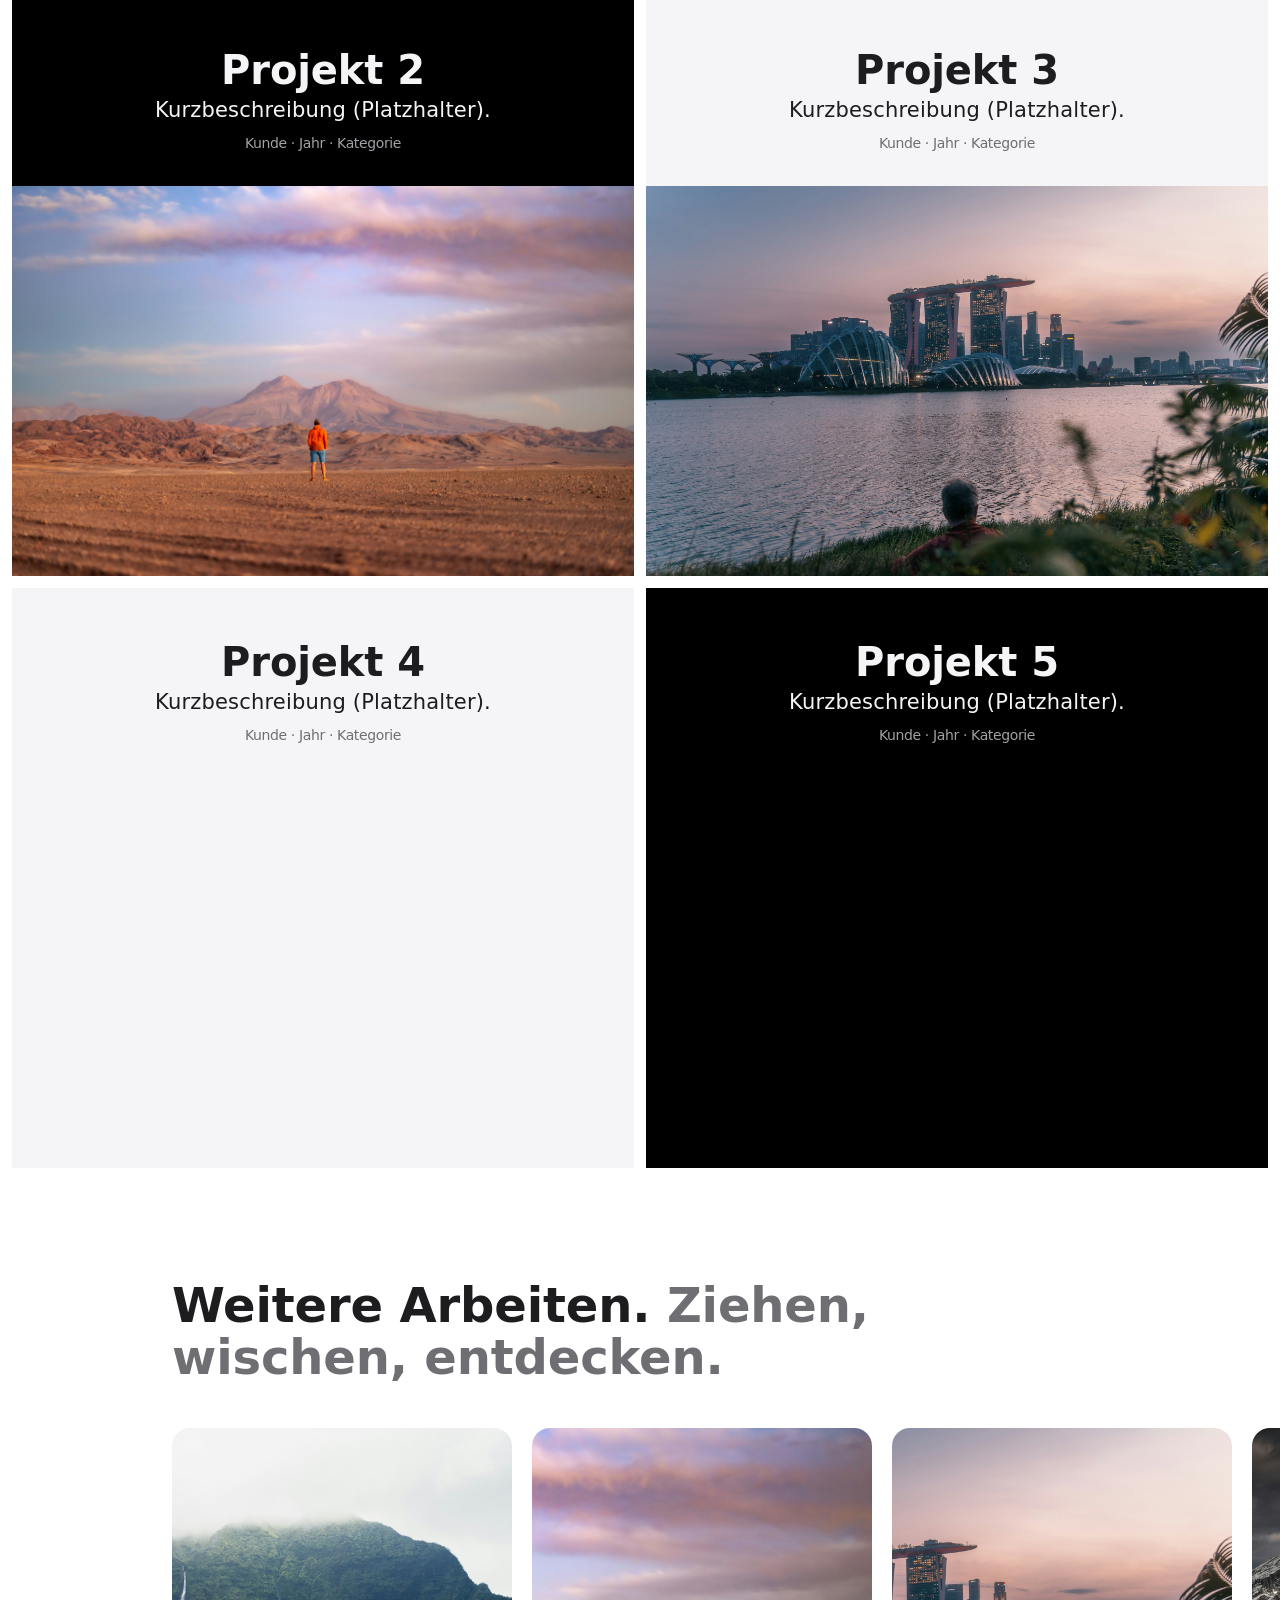
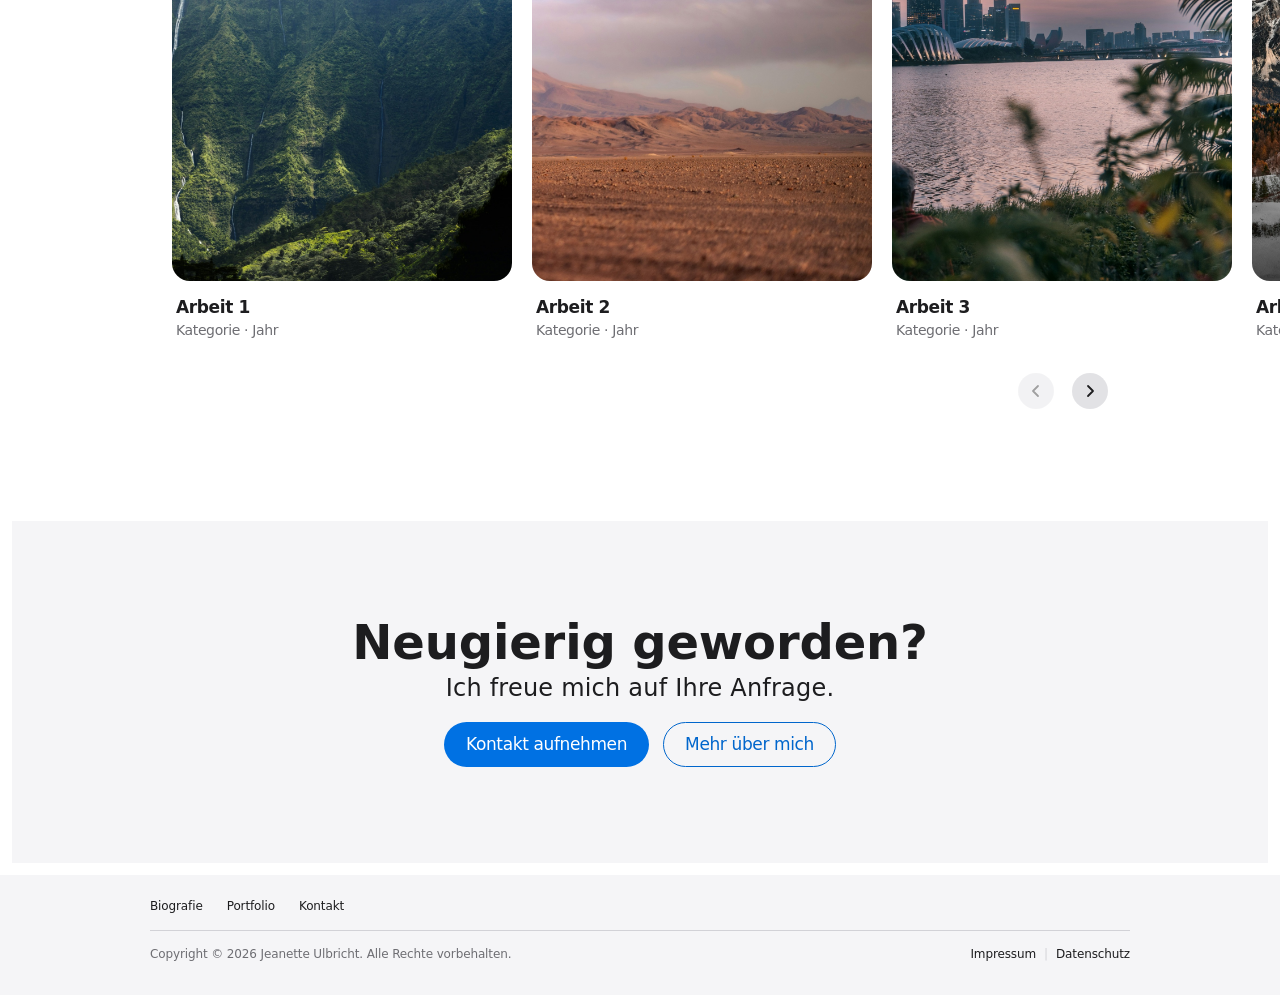
==== commit 6df8a903: "Add light/dark mode with a theme toggle The site follows the system colour scheme by default. A sun/" ====
--- a/src/frontend/index.html
+++ b/src/frontend/index.html
@@ -9,7 +9,18 @@
     <link rel="icon" href="assets/favicon.ico">
     <link rel="stylesheet" href="css/base.css">
     <link rel="stylesheet" href="css/home.css">
-    <script>document.documentElement.classList.add("js");</script>
+    <script>
+        // Runs before first paint: enable JS styles and apply the saved or system colour theme.
+        (function () {
+            var root = document.documentElement, theme = null;
+            root.classList.add("js");
+            try { theme = localStorage.getItem("theme"); } catch (e) {}
+            if (theme !== "light" && theme !== "dark") {
+                theme = window.matchMedia("(prefers-color-scheme: dark)").matches ? "dark" : "light";
+            }
+            root.dataset.theme = theme;
+        })();
+    </script>
     <script src="js/main.js" defer></script>
     <script src="js/gallery.js" defer></script>
 </head>
@@ -28,6 +39,10 @@
                 <li><a href="index.html" aria-current="page">Portfolio</a></li>
                 <li><a href="contact.html">Kontakt</a></li>
             </ul>
+            <button class="theme-toggle" type="button" aria-label="Dunkles Design aktivieren" data-theme-toggle>
+                <svg class="theme-toggle__moon" viewBox="0 0 24 24" aria-hidden="true"><path d="M20 14.5A8.5 8.5 0 0 1 9.5 4a8.5 8.5 0 1 0 10.5 10.5Z" fill="none" stroke="currentColor" stroke-width="1.8" stroke-linejoin="round"/></svg>
+                <svg class="theme-toggle__sun" viewBox="0 0 24 24" aria-hidden="true"><circle cx="12" cy="12" r="4.2" fill="none" stroke="currentColor" stroke-width="1.8"/><path d="M12 2.5v2.2M12 19.3v2.2M2.5 12h2.2M19.3 12h2.2M5.3 5.3l1.6 1.6M17.1 17.1l1.6 1.6M5.3 18.7l1.6-1.6M17.1 6.9l1.6-1.6" fill="none" stroke="currentColor" stroke-width="1.8" stroke-linecap="round"/></svg>
+            </button>
         </nav>
     </header>
 
--- a/src/frontend/css/base.css
+++ b/src/frontend/css/base.css
@@ -4,11 +4,18 @@
    cards, scroll reveal).
    ========================================================================== */
 
+/* Colour themes: light by default, dark when the visitor's system prefers it,
+   unless a theme was chosen with the toggle (data-theme on <html>, set by the
+   inline script in each page's <head> and by js/main.js). */
 :root {
+    color-scheme: light;
+
     /* Colours */
     --color-bg: #ffffff;
     --color-bg-alt: #f5f5f7;
     --color-bg-dark: #000000;
+    --color-tile: #f5f5f7;
+    --color-tile-dark: #000000;
     --color-text: #1d1d1f;
     --color-text-secondary: #6e6e73;
     --color-text-on-dark: #f5f5f7;
@@ -22,6 +29,8 @@
     --color-nav-text: #e8e8ed;
     --color-control-bg: rgba(210, 210, 215, 0.64);
     --color-control-bg-hover: rgba(223, 223, 227, 0.7);
+    --color-notice-bg: #fff4ce;
+    --color-notice-text: #5c4400;
 
     /* Typography: system fonts only, nothing is loaded from third parties */
     --font-sans: system-ui, -apple-system, BlinkMacSystemFont, "Helvetica Neue", Helvetica, Arial, sans-serif;
@@ -37,6 +46,43 @@
 
     /* Motion */
     --ease: cubic-bezier(0.28, 0.11, 0.32, 1);
+}
+
+/* Dark colour tokens, used for an explicit choice and for the system preference */
+:root[data-theme="dark"] {
+    color-scheme: dark;
+
+    --color-bg: #000000;
+    --color-bg-alt: #161617;
+    --color-tile: #1d1d1f;
+    --color-tile-dark: #000000;
+    --color-text: #f5f5f7;
+    --color-text-secondary: #a1a1a6;
+    --color-link: #2997ff;
+    --color-border: #424245;
+    --color-control-bg: rgba(66, 66, 69, 0.72);
+    --color-control-bg-hover: rgba(80, 80, 84, 0.8);
+    --color-notice-bg: #3a2f00;
+    --color-notice-text: #ffe08a;
+}
+
+@media (prefers-color-scheme: dark) {
+    :root:not([data-theme="light"]) {
+        color-scheme: dark;
+
+        --color-bg: #000000;
+        --color-bg-alt: #161617;
+        --color-tile: #1d1d1f;
+        --color-tile-dark: #000000;
+        --color-text: #f5f5f7;
+        --color-text-secondary: #a1a1a6;
+        --color-link: #2997ff;
+        --color-border: #424245;
+        --color-control-bg: rgba(66, 66, 69, 0.72);
+        --color-control-bg-hover: rgba(80, 80, 84, 0.8);
+        --color-notice-bg: #3a2f00;
+        --color-notice-text: #ffe08a;
+    }
 }
 
 @media (max-width: 734px) {
@@ -273,7 +319,7 @@
 .global-nav__inner {
     display: flex;
     align-items: center;
-    justify-content: space-between;
+    gap: 28px;
     max-width: var(--content-width);
     height: 100%;
     margin: 0 auto;
@@ -281,6 +327,7 @@
 }
 
 .global-nav__brand {
+    margin-right: auto;
     color: var(--color-nav-text);
     font-size: 17px;
     font-weight: 600;
@@ -319,7 +366,51 @@
     display: none;
 }
 
+/* Light/dark switch (needs JS, so it is hidden without it) */
+.theme-toggle {
+    display: none;
+}
+
+.js .theme-toggle {
+    display: grid;
+    place-items: center;
+    flex: none;
+    width: 32px;
+    height: 32px;
+    padding: 0;
+    border: 0;
+    border-radius: 50%;
+    background: none;
+    color: var(--color-nav-text);
+    cursor: pointer;
+    opacity: 0.8;
+    transition: opacity 0.2s var(--ease), background-color 0.2s var(--ease);
+}
+
+.js .theme-toggle:hover {
+    background-color: rgba(255, 255, 255, 0.12);
+    opacity: 1;
+}
+
+.theme-toggle svg {
+    width: 17px;
+    height: 17px;
+}
+
+.theme-toggle__sun,
+:root[data-theme="dark"] .theme-toggle__moon {
+    display: none;
+}
+
+:root[data-theme="dark"] .theme-toggle__sun {
+    display: block;
+}
+
 @media (max-width: 833px) {
+    .global-nav__inner {
+        gap: 12px;
+    }
+
     .global-nav__menu {
         gap: 20px;
     }
@@ -328,6 +419,7 @@
     .js .global-nav__toggle {
         position: relative;
         display: block;
+        order: 2;
         width: 48px;
         height: var(--nav-height);
         margin-right: -14px;
--- a/src/frontend/css/home.css
+++ b/src/frontend/css/home.css
@@ -18,7 +18,7 @@
     min-height: 580px;
     overflow: hidden;
     padding-top: 52px;
-    background-color: var(--color-bg-alt);
+    background-color: var(--color-tile);
     color: var(--color-text);
     text-align: center;
 }
@@ -34,7 +34,7 @@
 }
 
 .tile.theme-dark {
-    background-color: var(--color-bg-dark);
+    background-color: var(--color-tile-dark);
     color: var(--color-text-on-dark);
 }
 
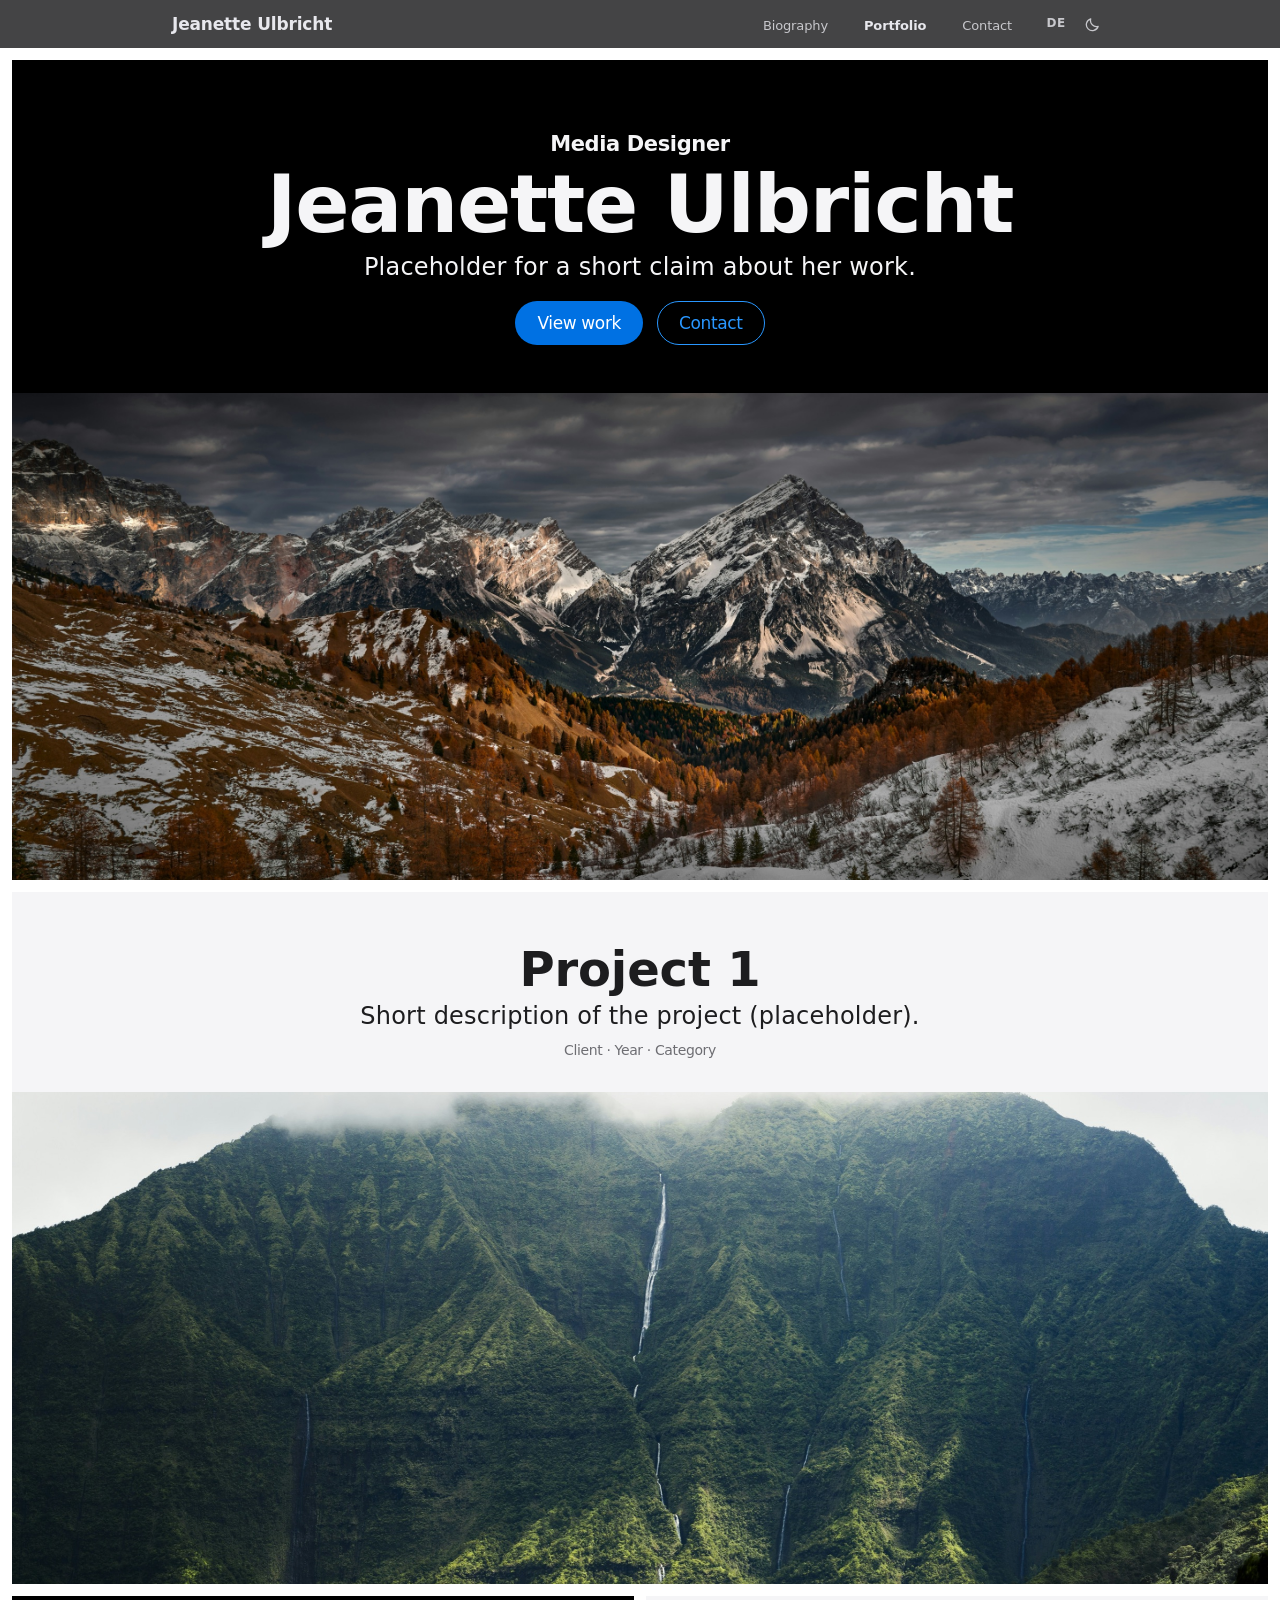
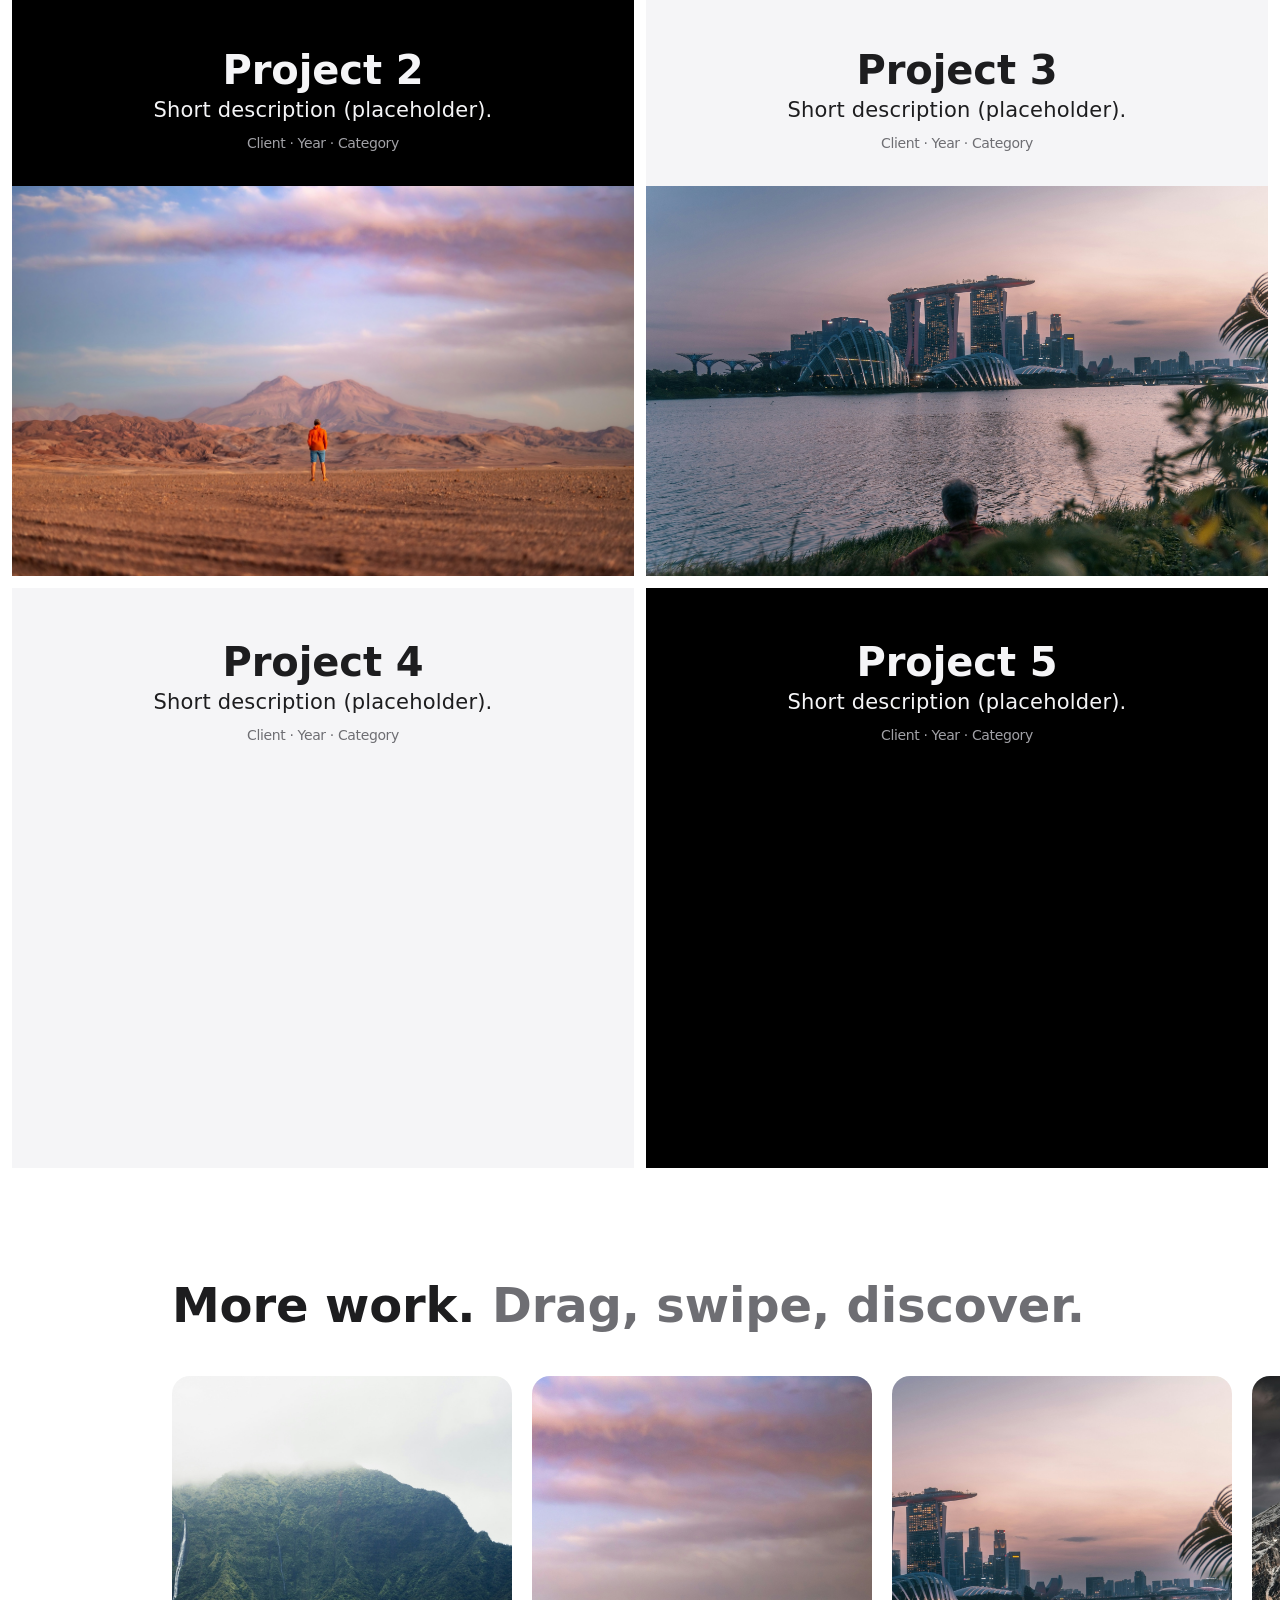
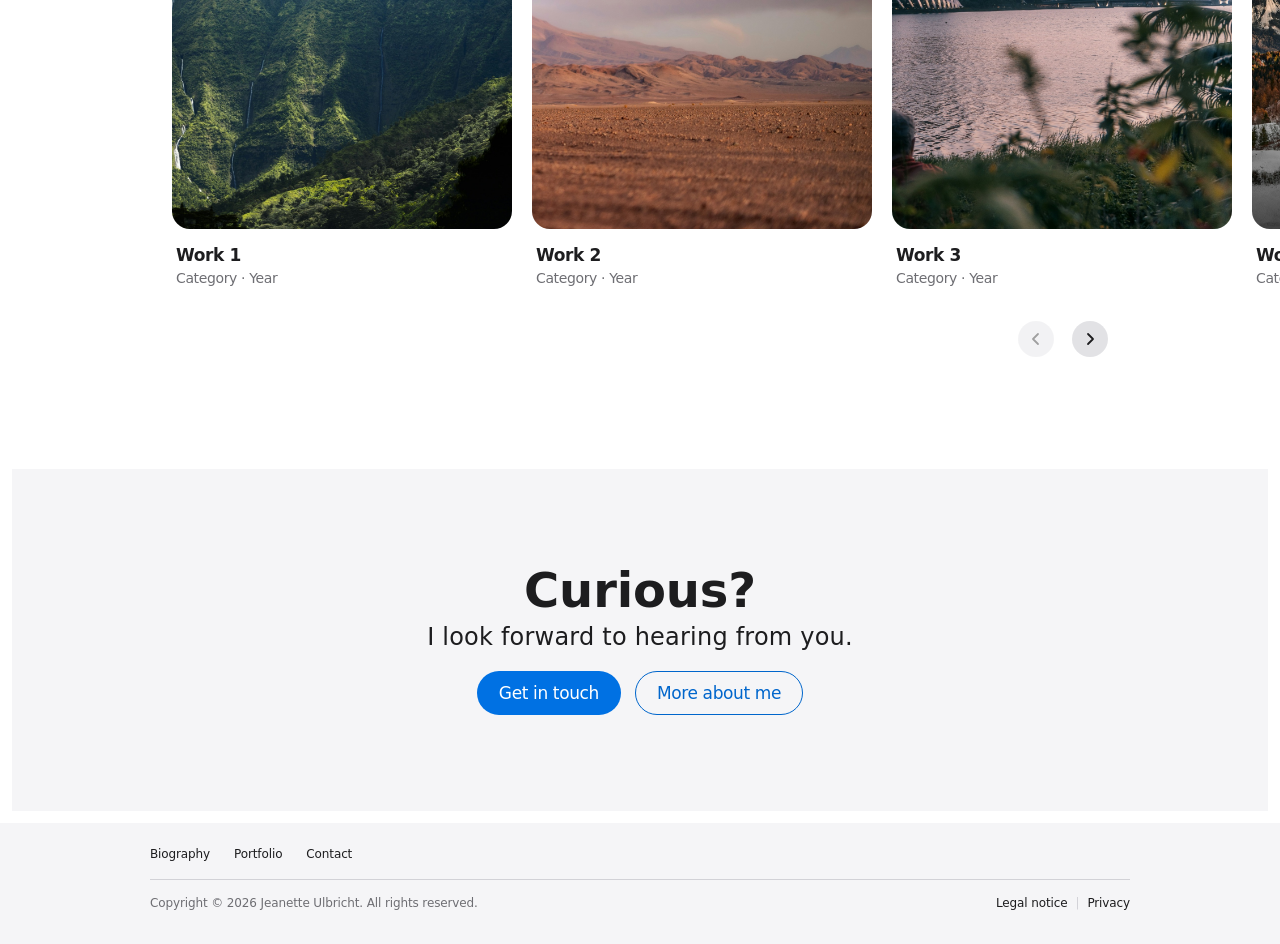
==== commit 61c8ca9b: "Add German/English language switch German stays in the HTML (works without JavaScript, what search e" ====
--- a/src/frontend/index.html
+++ b/src/frontend/index.html
@@ -3,14 +3,14 @@
 <head>
     <meta charset="utf-8">
     <meta name="viewport" content="width=device-width, initial-scale=1">
-    <title>Jeanette Ulbricht – Mediengestalterin | Portfolio</title>
-    <meta name="description" content="Portfolio von Jeanette Ulbricht, Mediengestalterin: ausgewählte Arbeiten und Projekte.">
+    <title data-i18n="title_home">Jeanette Ulbricht – Mediengestalterin | Portfolio</title>
+    <meta name="description" content="Portfolio von Jeanette Ulbricht, Mediengestalterin: ausgewählte Arbeiten und Projekte." data-i18n-content="description_home">
     <meta name="author" content="Philipp Schöneberg">
     <link rel="icon" href="assets/favicon.ico">
     <link rel="stylesheet" href="css/base.css">
     <link rel="stylesheet" href="css/home.css">
     <script>
-        // Runs before first paint: enable JS styles and apply the saved or system colour theme.
+        // Runs before first paint: enable JS styles, apply the saved or system colour theme and pick the language.
         (function () {
             var root = document.documentElement, theme = null;
             root.classList.add("js");
@@ -19,30 +19,51 @@
                 theme = window.matchMedia("(prefers-color-scheme: dark)").matches ? "dark" : "light";
             }
             root.dataset.theme = theme;
+
+            var language = null;
+            try { language = localStorage.getItem("language"); } catch (e) {}
+            if (language !== "de" && language !== "en") {
+                language = "de";
+                var preferred = navigator.languages || [navigator.language];
+                for (var i = 0; i < preferred.length; i++) {
+                    var code = String(preferred[i] || "").slice(0, 2).toLowerCase();
+                    if (code === "de" || code === "en") { language = code; break; }
+                }
+            }
+            root.dataset.language = language;
+            if (language !== "de") {
+                // Hide the German page until js/i18n.js has applied the translation.
+                root.classList.add("i18n-loading");
+                setTimeout(function () { root.classList.remove("i18n-loading"); }, 1500);
+            }
         })();
     </script>
+    <script src="js/i18n.js" defer></script>
     <script src="js/main.js" defer></script>
     <script src="js/gallery.js" defer></script>
 </head>
 <body>
-    <a class="skip-link" href="#main">Zum Inhalt springen</a>
+    <a class="skip-link" href="#main" data-i18n="skip_link">Zum Inhalt springen</a>
 
     <header class="global-nav" data-nav>
-        <nav class="global-nav__inner" aria-label="Hauptnavigation">
+        <nav class="global-nav__inner" aria-label="Hauptnavigation" data-i18n-aria-label="nav_label">
             <a class="global-nav__brand" href="index.html">Jeanette Ulbricht</a>
             <button class="global-nav__toggle" type="button" aria-expanded="false" aria-controls="nav-menu" aria-label="Menü öffnen" data-nav-toggle>
                 <span class="global-nav__toggle-bar"></span>
                 <span class="global-nav__toggle-bar"></span>
             </button>
             <ul class="global-nav__menu" id="nav-menu">
-                <li><a href="biography.html">Biografie</a></li>
-                <li><a href="index.html" aria-current="page">Portfolio</a></li>
-                <li><a href="contact.html">Kontakt</a></li>
+                <li><a href="biography.html" data-i18n="nav_biography">Biografie</a></li>
+                <li><a href="index.html" aria-current="page" data-i18n="nav_portfolio">Portfolio</a></li>
+                <li><a href="contact.html" data-i18n="nav_contact">Kontakt</a></li>
             </ul>
-            <button class="theme-toggle" type="button" aria-label="Dunkles Design aktivieren" data-theme-toggle>
-                <svg class="theme-toggle__moon" viewBox="0 0 24 24" aria-hidden="true"><path d="M20 14.5A8.5 8.5 0 0 1 9.5 4a8.5 8.5 0 1 0 10.5 10.5Z" fill="none" stroke="currentColor" stroke-width="1.8" stroke-linejoin="round"/></svg>
-                <svg class="theme-toggle__sun" viewBox="0 0 24 24" aria-hidden="true"><circle cx="12" cy="12" r="4.2" fill="none" stroke="currentColor" stroke-width="1.8"/><path d="M12 2.5v2.2M12 19.3v2.2M2.5 12h2.2M19.3 12h2.2M5.3 5.3l1.6 1.6M17.1 17.1l1.6 1.6M5.3 18.7l1.6-1.6M17.1 6.9l1.6-1.6" fill="none" stroke="currentColor" stroke-width="1.8" stroke-linecap="round"/></svg>
-            </button>
+            <div class="global-nav__actions">
+                <button class="language-toggle" type="button" lang="en" aria-label="Switch to English" data-language-toggle data-i18n="language_switch_code" data-i18n-lang="language_switch_lang" data-i18n-aria-label="language_switch_label">EN</button>
+                <button class="theme-toggle" type="button" aria-label="Dunkles Design aktivieren" data-theme-toggle>
+                    <svg class="theme-toggle__moon" viewBox="0 0 24 24" aria-hidden="true"><path d="M20 14.5A8.5 8.5 0 0 1 9.5 4a8.5 8.5 0 1 0 10.5 10.5Z" fill="none" stroke="currentColor" stroke-width="1.8" stroke-linejoin="round"/></svg>
+                    <svg class="theme-toggle__sun" viewBox="0 0 24 24" aria-hidden="true"><circle cx="12" cy="12" r="4.2" fill="none" stroke="currentColor" stroke-width="1.8"/><path d="M12 2.5v2.2M12 19.3v2.2M2.5 12h2.2M19.3 12h2.2M5.3 5.3l1.6 1.6M17.1 17.1l1.6 1.6M5.3 18.7l1.6-1.6M17.1 6.9l1.6-1.6" fill="none" stroke="currentColor" stroke-width="1.8" stroke-linecap="round"/></svg>
+                </button>
+            </div>
         </nav>
     </header>
 
@@ -51,72 +72,72 @@
             <!-- Hero -->
             <section class="tile tile--full tile--hero theme-dark" aria-labelledby="hero-title">
                 <div class="tile__text">
-                    <p class="tile__eyebrow">Mediengestalterin</p>
+                    <p class="tile__eyebrow" data-i18n="home_eyebrow">Mediengestalterin</p>
                     <h1 class="headline-hero" id="hero-title">Jeanette Ulbricht</h1>
-                    <p class="tile__subhead">Platzhalter für einen kurzen Claim zur eigenen Arbeit.</p>
+                    <p class="tile__subhead" data-i18n="home_claim">Platzhalter für einen kurzen Claim zur eigenen Arbeit.</p>
                     <div class="button-row">
-                        <a class="button" href="#arbeiten">Arbeiten ansehen</a>
-                        <a class="button button--secondary" href="contact.html">Kontakt</a>
+                        <a class="button" href="#arbeiten" data-i18n="button_view_work">Arbeiten ansehen</a>
+                        <a class="button button--secondary" href="contact.html" data-i18n="nav_contact">Kontakt</a>
                     </div>
                 </div>
                 <div class="tile__media">
-                    <img src="assets/images/exampleSet1/image3.jpg" alt="Platzhalterbild für die Startseite" width="2845" height="1600" fetchpriority="high">
+                    <img src="assets/images/exampleSet1/image3.jpg" alt="Platzhalterbild für die Startseite" data-i18n-alt="home_hero_alt" width="2845" height="1600" fetchpriority="high">
                 </div>
             </section>
 
             <!-- Featured projects. All titles and texts are placeholders. -->
             <article class="tile tile--full reveal" id="arbeiten">
                 <div class="tile__text">
-                    <h2 class="tile__headline">Projekt 1</h2>
-                    <p class="tile__subhead">Kurzbeschreibung des Projekts (Platzhalter).</p>
-                    <p class="tile__meta">Kunde · Jahr · Kategorie</p>
-                </div>
-                <div class="tile__media">
-                    <img src="assets/images/exampleSet1/image0.jpg" alt="Platzhalterbild für Projekt 1" width="2399" height="1600" loading="lazy" decoding="async">
+                    <h2 class="tile__headline" data-i18n="project_1_title">Projekt 1</h2>
+                    <p class="tile__subhead" data-i18n="project_description_long">Kurzbeschreibung des Projekts (Platzhalter).</p>
+                    <p class="tile__meta" data-i18n="project_meta">Kunde · Jahr · Kategorie</p>
+                </div>
+                <div class="tile__media">
+                    <img src="assets/images/exampleSet1/image0.jpg" alt="Platzhalterbild für Projekt 1" data-i18n-alt="project_1_alt" width="2399" height="1600" loading="lazy" decoding="async">
                 </div>
             </article>
 
             <article class="tile theme-dark reveal">
                 <div class="tile__text">
-                    <h2 class="tile__headline">Projekt 2</h2>
-                    <p class="tile__subhead">Kurzbeschreibung (Platzhalter).</p>
-                    <p class="tile__meta">Kunde · Jahr · Kategorie</p>
-                </div>
-                <div class="tile__media">
-                    <img src="assets/images/exampleSet1/image1.jpg" alt="Platzhalterbild für Projekt 2" width="2844" height="1600" loading="lazy" decoding="async">
+                    <h2 class="tile__headline" data-i18n="project_2_title">Projekt 2</h2>
+                    <p class="tile__subhead" data-i18n="project_description">Kurzbeschreibung (Platzhalter).</p>
+                    <p class="tile__meta" data-i18n="project_meta">Kunde · Jahr · Kategorie</p>
+                </div>
+                <div class="tile__media">
+                    <img src="assets/images/exampleSet1/image1.jpg" alt="Platzhalterbild für Projekt 2" data-i18n-alt="project_2_alt" width="2844" height="1600" loading="lazy" decoding="async">
                 </div>
             </article>
 
             <article class="tile reveal">
                 <div class="tile__text">
-                    <h2 class="tile__headline">Projekt 3</h2>
-                    <p class="tile__subhead">Kurzbeschreibung (Platzhalter).</p>
-                    <p class="tile__meta">Kunde · Jahr · Kategorie</p>
-                </div>
-                <div class="tile__media">
-                    <img src="assets/images/exampleSet1/image2.jpg" alt="Platzhalterbild für Projekt 3" width="2399" height="1600" loading="lazy" decoding="async">
+                    <h2 class="tile__headline" data-i18n="project_3_title">Projekt 3</h2>
+                    <p class="tile__subhead" data-i18n="project_description">Kurzbeschreibung (Platzhalter).</p>
+                    <p class="tile__meta" data-i18n="project_meta">Kunde · Jahr · Kategorie</p>
+                </div>
+                <div class="tile__media">
+                    <img src="assets/images/exampleSet1/image2.jpg" alt="Platzhalterbild für Projekt 3" data-i18n-alt="project_3_alt" width="2399" height="1600" loading="lazy" decoding="async">
                 </div>
             </article>
 
             <article class="tile reveal">
                 <div class="tile__text">
-                    <h2 class="tile__headline">Projekt 4</h2>
-                    <p class="tile__subhead">Kurzbeschreibung (Platzhalter).</p>
-                    <p class="tile__meta">Kunde · Jahr · Kategorie</p>
-                </div>
-                <div class="tile__media">
-                    <img src="assets/images/exampleSet1/image4.jpg" alt="Platzhalterbild für Projekt 4" width="2400" height="1600" loading="lazy" decoding="async">
+                    <h2 class="tile__headline" data-i18n="project_4_title">Projekt 4</h2>
+                    <p class="tile__subhead" data-i18n="project_description">Kurzbeschreibung (Platzhalter).</p>
+                    <p class="tile__meta" data-i18n="project_meta">Kunde · Jahr · Kategorie</p>
+                </div>
+                <div class="tile__media">
+                    <img src="assets/images/exampleSet1/image4.jpg" alt="Platzhalterbild für Projekt 4" data-i18n-alt="project_4_alt" width="2400" height="1600" loading="lazy" decoding="async">
                 </div>
             </article>
 
             <article class="tile theme-dark reveal">
                 <div class="tile__text">
-                    <h2 class="tile__headline">Projekt 5</h2>
-                    <p class="tile__subhead">Kurzbeschreibung (Platzhalter).</p>
-                    <p class="tile__meta">Kunde · Jahr · Kategorie</p>
-                </div>
-                <div class="tile__media">
-                    <img src="assets/images/exampleSet1/image5.jpg" alt="Platzhalterbild für Projekt 5" width="2400" height="1600" loading="lazy" decoding="async">
+                    <h2 class="tile__headline" data-i18n="project_5_title">Projekt 5</h2>
+                    <p class="tile__subhead" data-i18n="project_description">Kurzbeschreibung (Platzhalter).</p>
+                    <p class="tile__meta" data-i18n="project_meta">Kunde · Jahr · Kategorie</p>
+                </div>
+                <div class="tile__media">
+                    <img src="assets/images/exampleSet1/image5.jpg" alt="Platzhalterbild für Projekt 5" data-i18n-alt="project_5_alt" width="2400" height="1600" loading="lazy" decoding="async">
                 </div>
             </article>
         </div>
@@ -125,69 +146,69 @@
         <section class="gallery" aria-labelledby="gallery-title" data-gallery>
             <div class="gallery__header reveal">
                 <h2 class="section-headline" id="gallery-title">
-                    Weitere Arbeiten.
-                    <span class="section-headline__muted">Ziehen, wischen, entdecken.</span>
+                    <span data-i18n="gallery_title">Weitere Arbeiten.</span>
+                    <span class="section-headline__muted" data-i18n="gallery_subtitle">Ziehen, wischen, entdecken.</span>
                 </h2>
             </div>
 
-            <div class="gallery__viewport" tabindex="0" role="region" aria-roledescription="Karussell" aria-label="Weitere Arbeiten, mit den Pfeiltasten blättern" data-gallery-viewport>
+            <div class="gallery__viewport" tabindex="0" role="region" aria-roledescription="Karussell" data-i18n-aria-roledescription="carousel" aria-label="Weitere Arbeiten, mit den Pfeiltasten blättern" data-i18n-aria-label="gallery_label" data-gallery-viewport>
                 <ul class="gallery__track" data-gallery-track>
                     <li class="gallery__item">
                         <figure>
-                            <img src="assets/images/exampleSet1/image0.jpg" alt="Platzhalterbild für Arbeit 1" width="2399" height="1600" loading="lazy" decoding="async">
-                            <figcaption><span class="gallery__title">Arbeit 1</span><span class="gallery__meta">Kategorie · Jahr</span></figcaption>
-                        </figure>
-                    </li>
-                    <li class="gallery__item">
-                        <figure>
-                            <img src="assets/images/exampleSet1/image1.jpg" alt="Platzhalterbild für Arbeit 2" width="2844" height="1600" loading="lazy" decoding="async">
-                            <figcaption><span class="gallery__title">Arbeit 2</span><span class="gallery__meta">Kategorie · Jahr</span></figcaption>
-                        </figure>
-                    </li>
-                    <li class="gallery__item">
-                        <figure>
-                            <img src="assets/images/exampleSet1/image2.jpg" alt="Platzhalterbild für Arbeit 3" width="2399" height="1600" loading="lazy" decoding="async">
-                            <figcaption><span class="gallery__title">Arbeit 3</span><span class="gallery__meta">Kategorie · Jahr</span></figcaption>
-                        </figure>
-                    </li>
-                    <li class="gallery__item">
-                        <figure>
-                            <img src="assets/images/exampleSet1/image3.jpg" alt="Platzhalterbild für Arbeit 4" width="2845" height="1600" loading="lazy" decoding="async">
-                            <figcaption><span class="gallery__title">Arbeit 4</span><span class="gallery__meta">Kategorie · Jahr</span></figcaption>
-                        </figure>
-                    </li>
-                    <li class="gallery__item">
-                        <figure>
-                            <img src="assets/images/exampleSet1/image4.jpg" alt="Platzhalterbild für Arbeit 5" width="2400" height="1600" loading="lazy" decoding="async">
-                            <figcaption><span class="gallery__title">Arbeit 5</span><span class="gallery__meta">Kategorie · Jahr</span></figcaption>
-                        </figure>
-                    </li>
-                    <li class="gallery__item">
-                        <figure>
-                            <img src="assets/images/exampleSet1/image5.jpg" alt="Platzhalterbild für Arbeit 6" width="2400" height="1600" loading="lazy" decoding="async">
-                            <figcaption><span class="gallery__title">Arbeit 6</span><span class="gallery__meta">Kategorie · Jahr</span></figcaption>
-                        </figure>
-                    </li>
-                    <li class="gallery__item">
-                        <figure>
-                            <img src="assets/images/exampleSet1/image6.jpg" alt="Platzhalterbild für Arbeit 7" width="2400" height="1600" loading="lazy" decoding="async">
-                            <figcaption><span class="gallery__title">Arbeit 7</span><span class="gallery__meta">Kategorie · Jahr</span></figcaption>
-                        </figure>
-                    </li>
-                    <li class="gallery__item">
-                        <figure>
-                            <img src="assets/images/exampleSet1/image7.jpg" alt="Platzhalterbild für Arbeit 8" width="2400" height="1600" loading="lazy" decoding="async">
-                            <figcaption><span class="gallery__title">Arbeit 8</span><span class="gallery__meta">Kategorie · Jahr</span></figcaption>
+                            <img src="assets/images/exampleSet1/image0.jpg" alt="Platzhalterbild für Arbeit 1" data-i18n-alt="work_1_alt" width="2399" height="1600" loading="lazy" decoding="async">
+                            <figcaption><span class="gallery__title" data-i18n="work_1_title">Arbeit 1</span><span class="gallery__meta" data-i18n="work_meta">Kategorie · Jahr</span></figcaption>
+                        </figure>
+                    </li>
+                    <li class="gallery__item">
+                        <figure>
+                            <img src="assets/images/exampleSet1/image1.jpg" alt="Platzhalterbild für Arbeit 2" data-i18n-alt="work_2_alt" width="2844" height="1600" loading="lazy" decoding="async">
+                            <figcaption><span class="gallery__title" data-i18n="work_2_title">Arbeit 2</span><span class="gallery__meta" data-i18n="work_meta">Kategorie · Jahr</span></figcaption>
+                        </figure>
+                    </li>
+                    <li class="gallery__item">
+                        <figure>
+                            <img src="assets/images/exampleSet1/image2.jpg" alt="Platzhalterbild für Arbeit 3" data-i18n-alt="work_3_alt" width="2399" height="1600" loading="lazy" decoding="async">
+                            <figcaption><span class="gallery__title" data-i18n="work_3_title">Arbeit 3</span><span class="gallery__meta" data-i18n="work_meta">Kategorie · Jahr</span></figcaption>
+                        </figure>
+                    </li>
+                    <li class="gallery__item">
+                        <figure>
+                            <img src="assets/images/exampleSet1/image3.jpg" alt="Platzhalterbild für Arbeit 4" data-i18n-alt="work_4_alt" width="2845" height="1600" loading="lazy" decoding="async">
+                            <figcaption><span class="gallery__title" data-i18n="work_4_title">Arbeit 4</span><span class="gallery__meta" data-i18n="work_meta">Kategorie · Jahr</span></figcaption>
+                        </figure>
+                    </li>
+                    <li class="gallery__item">
+                        <figure>
+                            <img src="assets/images/exampleSet1/image4.jpg" alt="Platzhalterbild für Arbeit 5" data-i18n-alt="work_5_alt" width="2400" height="1600" loading="lazy" decoding="async">
+                            <figcaption><span class="gallery__title" data-i18n="work_5_title">Arbeit 5</span><span class="gallery__meta" data-i18n="work_meta">Kategorie · Jahr</span></figcaption>
+                        </figure>
+                    </li>
+                    <li class="gallery__item">
+                        <figure>
+                            <img src="assets/images/exampleSet1/image5.jpg" alt="Platzhalterbild für Arbeit 6" data-i18n-alt="work_6_alt" width="2400" height="1600" loading="lazy" decoding="async">
+                            <figcaption><span class="gallery__title" data-i18n="work_6_title">Arbeit 6</span><span class="gallery__meta" data-i18n="work_meta">Kategorie · Jahr</span></figcaption>
+                        </figure>
+                    </li>
+                    <li class="gallery__item">
+                        <figure>
+                            <img src="assets/images/exampleSet1/image6.jpg" alt="Platzhalterbild für Arbeit 7" data-i18n-alt="work_7_alt" width="2400" height="1600" loading="lazy" decoding="async">
+                            <figcaption><span class="gallery__title" data-i18n="work_7_title">Arbeit 7</span><span class="gallery__meta" data-i18n="work_meta">Kategorie · Jahr</span></figcaption>
+                        </figure>
+                    </li>
+                    <li class="gallery__item">
+                        <figure>
+                            <img src="assets/images/exampleSet1/image7.jpg" alt="Platzhalterbild für Arbeit 8" data-i18n-alt="work_8_alt" width="2400" height="1600" loading="lazy" decoding="async">
+                            <figcaption><span class="gallery__title" data-i18n="work_8_title">Arbeit 8</span><span class="gallery__meta" data-i18n="work_meta">Kategorie · Jahr</span></figcaption>
                         </figure>
                     </li>
                 </ul>
             </div>
 
             <div class="gallery__controls">
-                <button class="gallery__button" type="button" aria-label="Vorherige Arbeiten" data-gallery-prev>
+                <button class="gallery__button" type="button" aria-label="Vorherige Arbeiten" data-i18n-aria-label="gallery_prev" data-gallery-prev>
                     <svg viewBox="0 0 16 16" aria-hidden="true"><path d="M10 3 5 8l5 5" fill="none" stroke="currentColor" stroke-width="1.8" stroke-linecap="round" stroke-linejoin="round"/></svg>
                 </button>
-                <button class="gallery__button" type="button" aria-label="Nächste Arbeiten" data-gallery-next>
+                <button class="gallery__button" type="button" aria-label="Nächste Arbeiten" data-i18n-aria-label="gallery_next" data-gallery-next>
                     <svg viewBox="0 0 16 16" aria-hidden="true"><path d="m6 3 5 5-5 5" fill="none" stroke="currentColor" stroke-width="1.8" stroke-linecap="round" stroke-linejoin="round"/></svg>
                 </button>
             </div>
@@ -197,11 +218,11 @@
         <div class="tiles tiles--single">
             <section class="tile tile--full tile--cta reveal" aria-labelledby="cta-title">
                 <div class="tile__text">
-                    <h2 class="tile__headline" id="cta-title">Neugierig geworden?</h2>
-                    <p class="tile__subhead">Ich freue mich auf Ihre Anfrage.</p>
+                    <h2 class="tile__headline" id="cta-title" data-i18n="cta_title">Neugierig geworden?</h2>
+                    <p class="tile__subhead" data-i18n="cta_text">Ich freue mich auf Ihre Anfrage.</p>
                     <div class="button-row">
-                        <a class="button" href="contact.html">Kontakt aufnehmen</a>
-                        <a class="button button--secondary" href="biography.html">Mehr über mich</a>
+                        <a class="button" href="contact.html" data-i18n="button_get_in_touch">Kontakt aufnehmen</a>
+                        <a class="button button--secondary" href="biography.html" data-i18n="button_about_me">Mehr über mich</a>
                     </div>
                 </div>
             </section>
@@ -210,18 +231,18 @@
 
     <footer class="global-footer">
         <div class="global-footer__inner">
-            <nav class="global-footer__nav" aria-label="Fußzeile">
+            <nav class="global-footer__nav" aria-label="Fußzeile" data-i18n-aria-label="footer_label">
                 <ul>
-                    <li><a href="biography.html">Biografie</a></li>
-                    <li><a href="index.html">Portfolio</a></li>
-                    <li><a href="contact.html">Kontakt</a></li>
+                    <li><a href="biography.html" data-i18n="nav_biography">Biografie</a></li>
+                    <li><a href="index.html" data-i18n="nav_portfolio">Portfolio</a></li>
+                    <li><a href="contact.html" data-i18n="nav_contact">Kontakt</a></li>
                 </ul>
             </nav>
             <div class="global-footer__legal">
-                <p>Copyright © 2026 Jeanette Ulbricht. Alle Rechte vorbehalten.</p>
+                <p data-i18n="footer_copyright">Copyright © 2026 Jeanette Ulbricht. Alle Rechte vorbehalten.</p>
                 <ul class="global-footer__legal-links">
-                    <li><a href="impressum.html">Impressum</a></li>
-                    <li><a href="datenschutz.html">Datenschutz</a></li>
+                    <li><a href="impressum.html" data-i18n="footer_imprint">Impressum</a></li>
+                    <li><a href="datenschutz.html" data-i18n="footer_privacy">Datenschutz</a></li>
                 </ul>
             </div>
         </div>
--- a/src/frontend/css/base.css
+++ b/src/frontend/css/base.css
@@ -31,6 +31,9 @@
     --color-control-bg-hover: rgba(223, 223, 227, 0.7);
     --color-notice-bg: #fff4ce;
     --color-notice-text: #5c4400;
+    --color-error: #d70015;
+    --color-success: #248a3d;
+    --color-input-bg: #ffffff;
 
     /* Typography: system fonts only, nothing is loaded from third parties */
     --font-sans: system-ui, -apple-system, BlinkMacSystemFont, "Helvetica Neue", Helvetica, Arial, sans-serif;
@@ -64,6 +67,9 @@
     --color-control-bg-hover: rgba(80, 80, 84, 0.8);
     --color-notice-bg: #3a2f00;
     --color-notice-text: #ffe08a;
+    --color-error: #ff6961;
+    --color-success: #30d158;
+    --color-input-bg: #1d1d1f;
 }
 
 @media (prefers-color-scheme: dark) {
@@ -82,6 +88,9 @@
         --color-control-bg-hover: rgba(80, 80, 84, 0.8);
         --color-notice-bg: #3a2f00;
         --color-notice-text: #ffe08a;
+        --color-error: #ff6961;
+        --color-success: #30d158;
+        --color-input-bg: #1d1d1f;
     }
 }
 
@@ -404,6 +413,46 @@
 
 :root[data-theme="dark"] .theme-toggle__sun {
     display: block;
+}
+
+/* Language and theme switches, side by side */
+.global-nav__actions {
+    display: flex;
+    align-items: center;
+    gap: 4px;
+}
+
+/* Language switch (needs JS, so it is hidden without it). Shows the other language's code. */
+.language-toggle {
+    display: none;
+}
+
+.js .language-toggle {
+    display: block;
+    flex: none;
+    min-width: 32px;
+    height: 32px;
+    padding: 0 6px;
+    border: 0;
+    border-radius: 16px;
+    background: none;
+    color: var(--color-nav-text);
+    font-size: 12px;
+    font-weight: 600;
+    letter-spacing: 0.04em;
+    cursor: pointer;
+    opacity: 0.8;
+    transition: opacity 0.2s var(--ease), background-color 0.2s var(--ease);
+}
+
+.js .language-toggle:hover {
+    background-color: rgba(255, 255, 255, 0.12);
+    opacity: 1;
+}
+
+/* Hide the page while a non-German translation loads (set by the inline <head> script). */
+.i18n-loading body {
+    visibility: hidden;
 }
 
 @media (max-width: 833px) {
